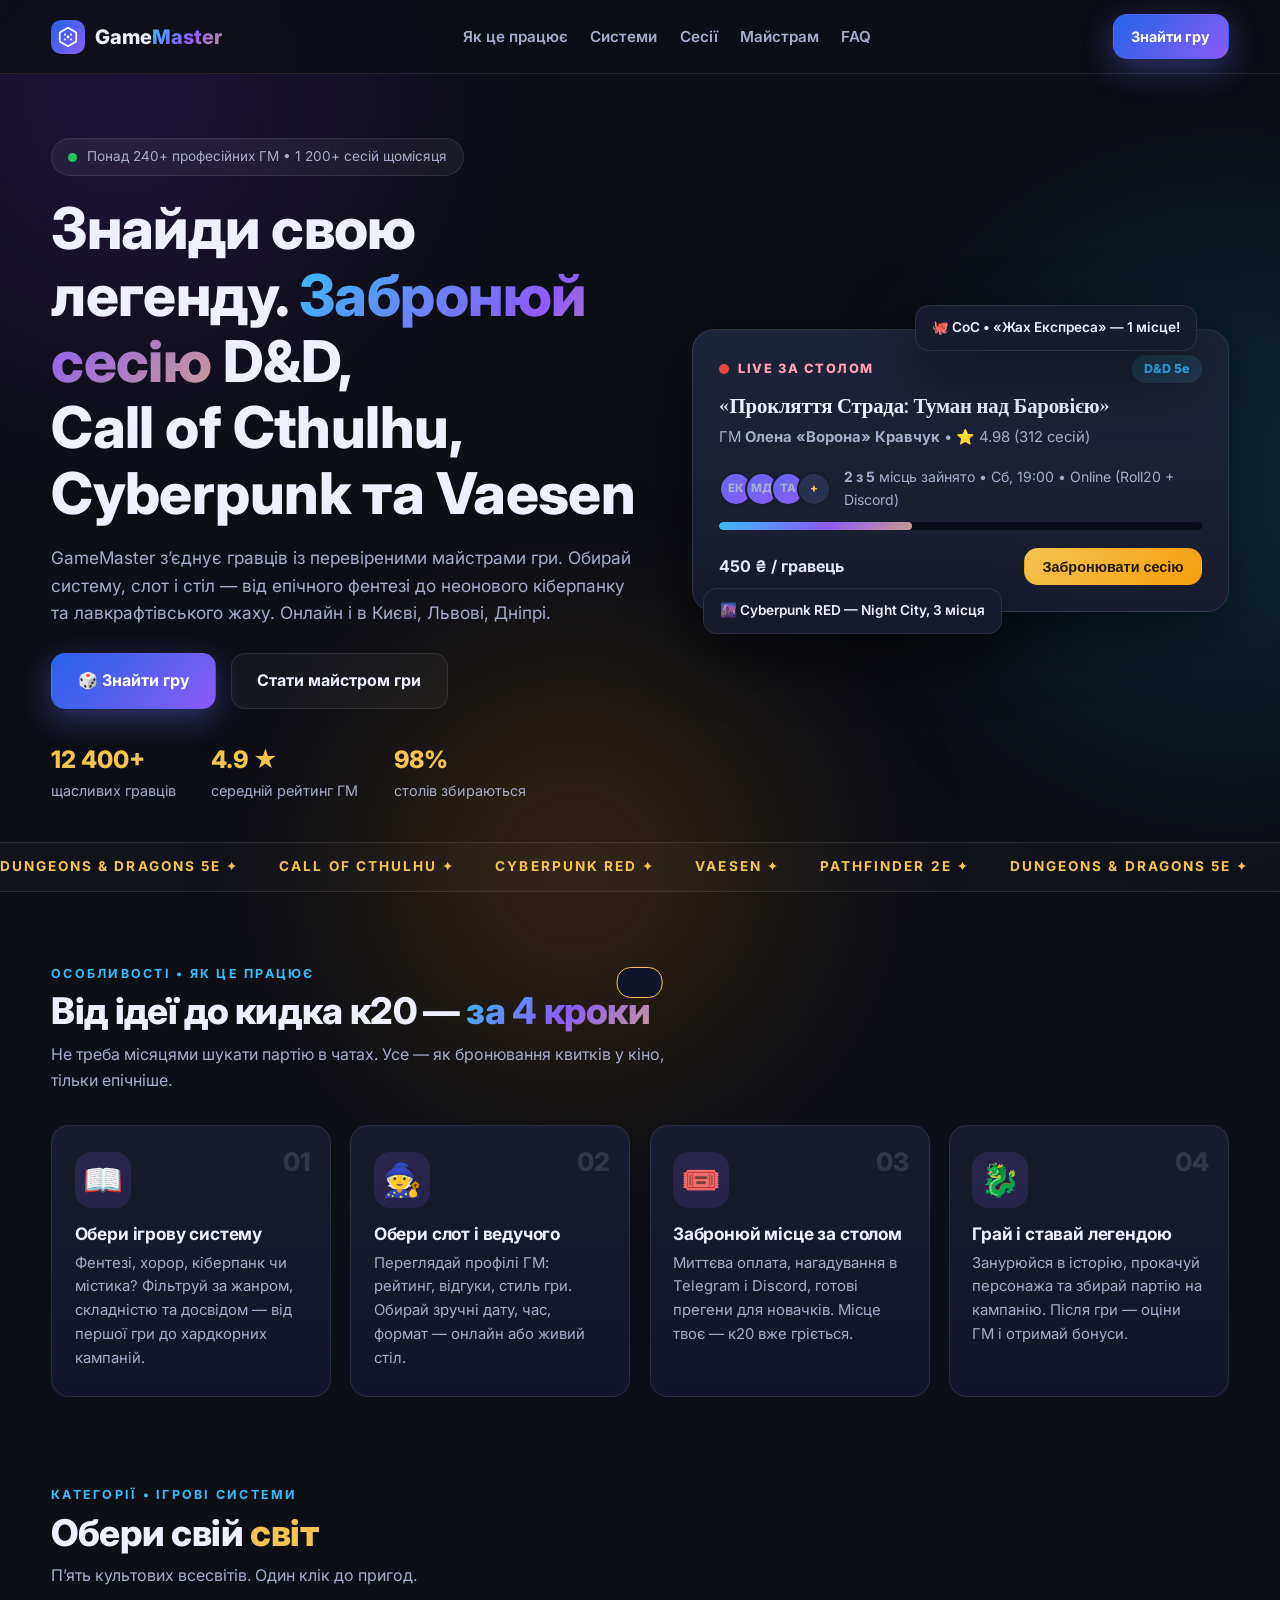
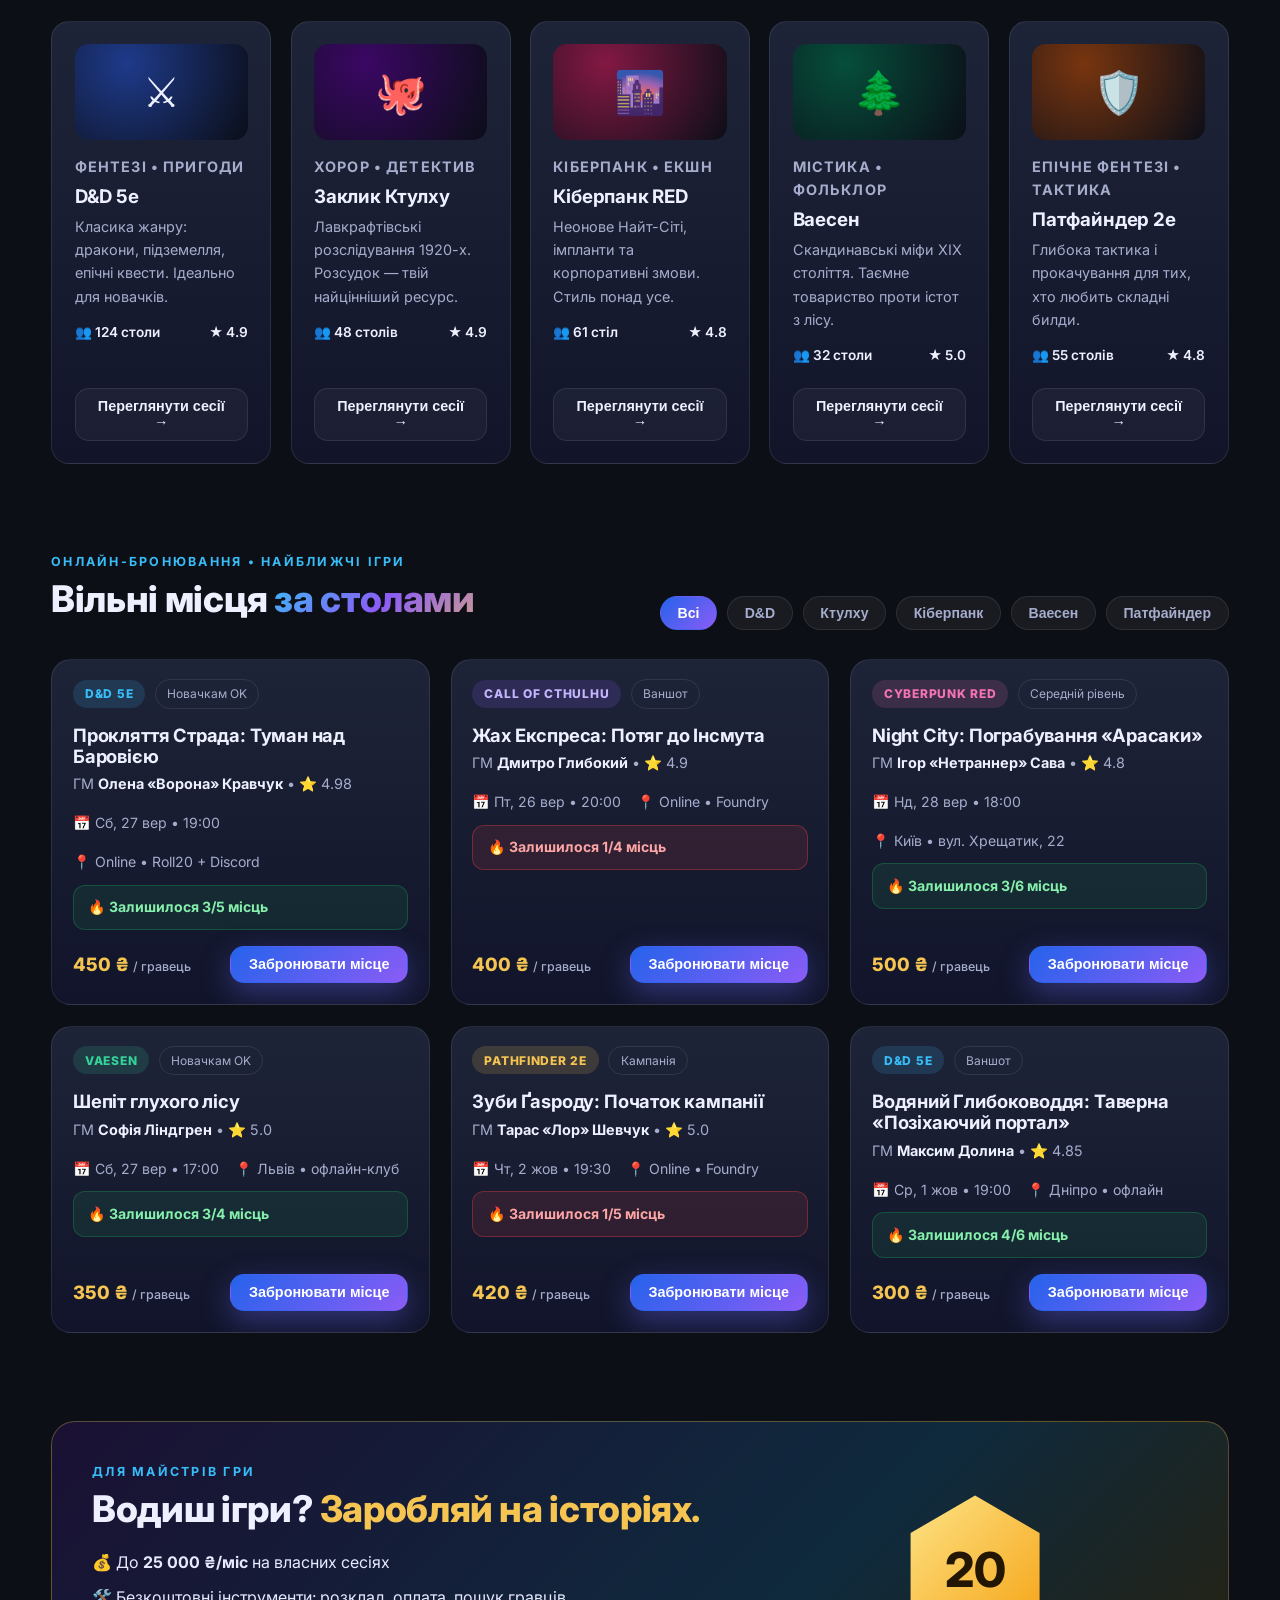
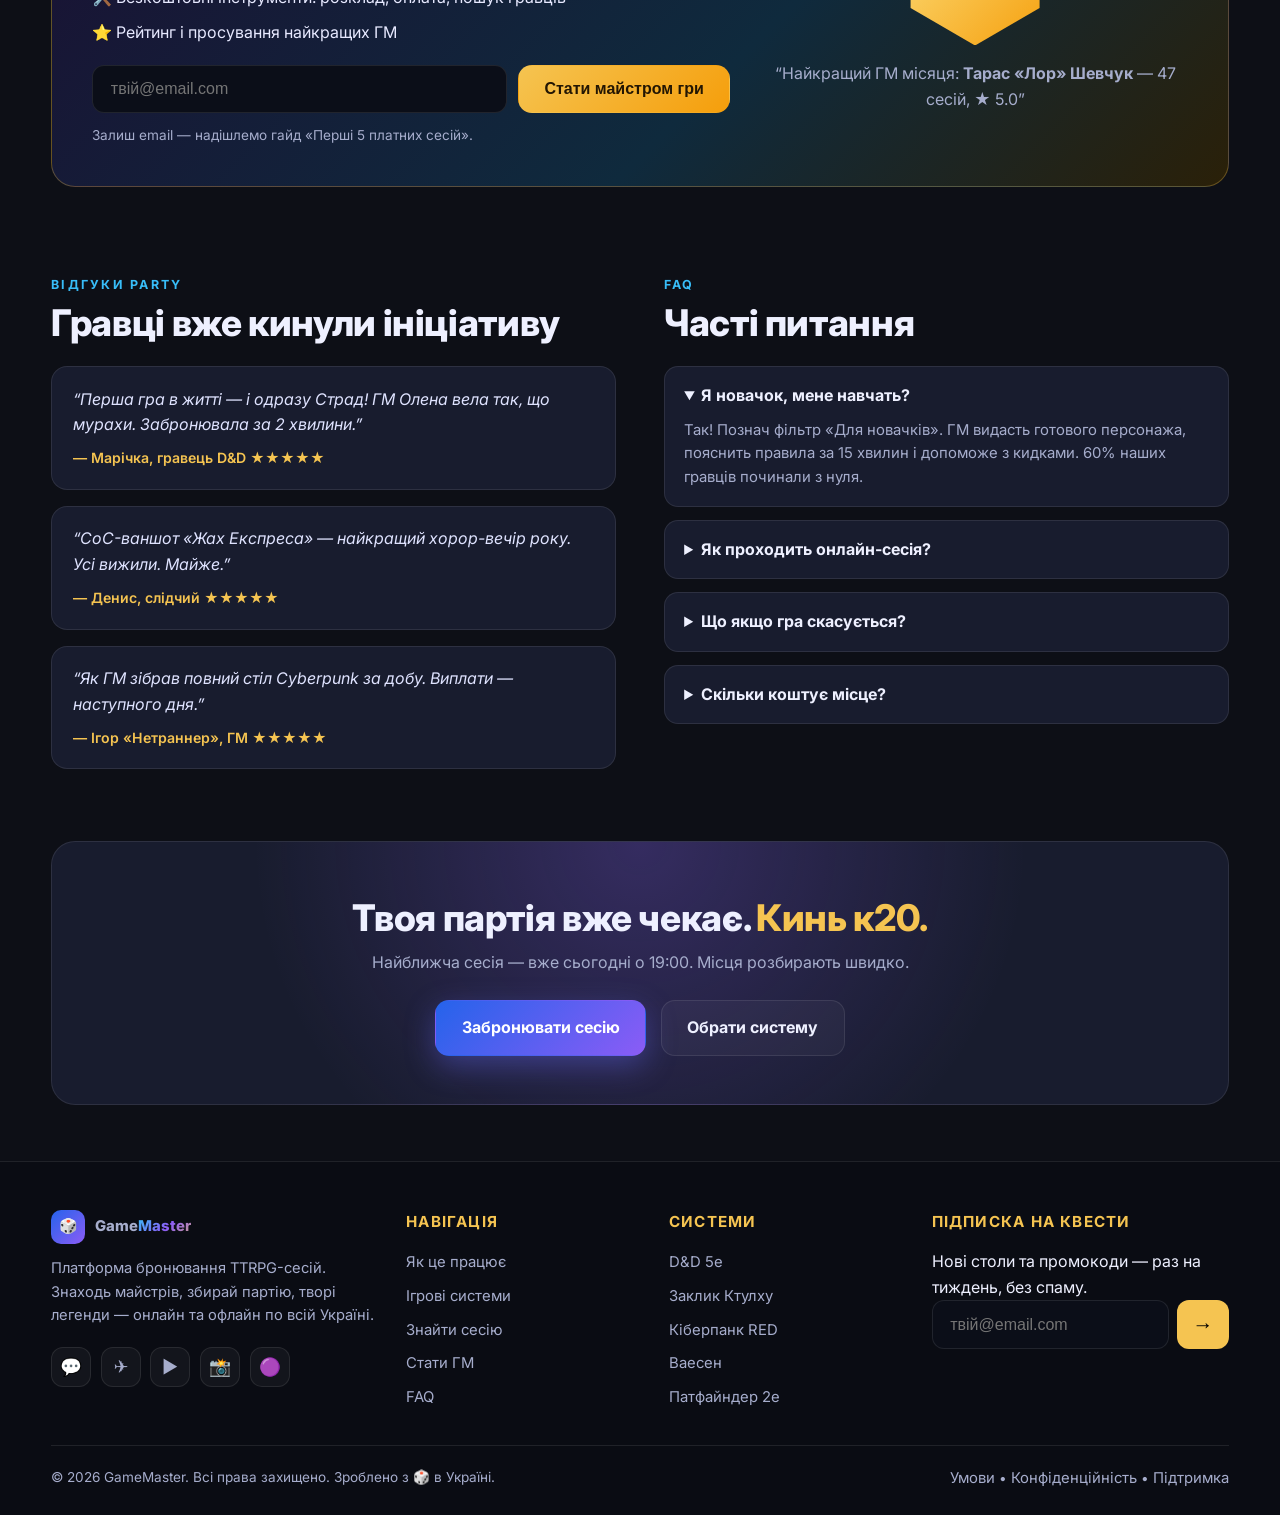
==== index.html @ e51ac8bb "Початок проєкту Створи сучасний, адаптивний односторінковий лендінг для платформи бронювання сесій н" ====
<!DOCTYPE html>
<html lang="uk">
<head>
  <meta charset="UTF-8" />
  <meta name="viewport" content="width=device-width, initial-scale=1.0" />
  <meta name="description" content="GameMaster — платформа бронювання сесій настільних рольових ігор. D&D, Call of Cthulhu, Cyberpunk RED, Vaesen та Pathfinder з професійними майстрами гри." />
  <title>GameMaster — Знайди свою легенду | Бронювання TTRPG сесій</title>
  <link rel="preconnect" href="https://fonts.googleapis.com" />
  <link rel="preconnect" href="https://fonts.gstatic.com" crossorigin />
  <link href="https://fonts.googleapis.com/css2?family=Cinzel:wght@500;600;700&family=Inter:wght@400;500;600;700;800&display=swap" rel="stylesheet" />
  <link rel="stylesheet" href="style.css" />
  <link rel="icon" href="data:image/svg+xml,<svg xmlns='http://www.w3.org/2000/svg' viewBox='0 0 100 100'><text y='.9em' font-size='90'>🎲</text></svg>" />
</head>
<body>
  <div class="bg-orbs" aria-hidden="true"><span></span><span></span><span></span></div>

  <!-- ===== HEADER ===== -->
  <header class="header" id="top">
    <nav class="nav container" aria-label="Головна навігація">
      <a href="#top" class="logo">
        <span class="logo-dice" aria-hidden="true">
          <svg viewBox="0 0 24 24" fill="none"><path d="M12 2 21 7v10l-9 5-9-5V7l9-5Z" stroke="currentColor" stroke-width="1.8" stroke-linejoin="round"/><circle cx="12" cy="12" r="1.6" fill="currentColor"/><circle cx="8.6" cy="9.4" r="1.1" fill="currentColor"/><circle cx="15.4" cy="9.4" r="1.1" fill="currentColor"/><circle cx="8.6" cy="14.6" r="1.1" fill="currentColor"/><circle cx="15.4" cy="14.6" r="1.1" fill="currentColor"/></svg>
        </span>
        <span class="logo-text">Game<em>Master</em></span>
      </a>
      <ul class="nav-links" id="navLinks">
        <li><a href="#how">Як це працює</a></li>
        <li><a href="#systems">Системи</a></li>
        <li><a href="#sessions">Сесії</a></li>
        <li><a href="#gm">Майстрам</a></li>
        <li><a href="#faq">FAQ</a></li>
      </ul>
      <div class="nav-actions">
        <a href="#sessions" class="btn btn-primary btn-sm">Знайти гру</a>
        <button class="burger" id="burger" aria-label="Відкрити меню" aria-expanded="false">
          <span></span><span></span><span></span>
        </button>
      </div>
    </nav>
  </header>

  <main>
    <!-- ===== 1. HERO ===== -->
    <section class="hero container">
      <div class="hero-content">
        <p class="badge"><span class="pulse"></span> Понад 240+ професійних ГМ • 1 200+ сесій щомісяця</p>
        <h1>Знайди свою легенду. <span class="grad">Забронюй сесію</span> D&amp;D, Call&nbsp;of&nbsp;Cthulhu, Cyberpunk та Vaesen</h1>
        <p class="hero-sub">GameMaster з’єднує гравців із перевіреними майстрами гри. Обирай систему, слот і стіл — від епічного фентезі до неонового кіберпанку та лавкрафтівського жаху. Онлайн і в Києві, Львові, Дніпрі.</p>
        <div class="hero-cta">
          <a href="#sessions" class="btn btn-primary">🎲 Знайти гру</a>
          <a href="#gm" class="btn btn-ghost">Стати майстром гри</a>
        </div>
        <dl class="hero-stats">
          <div><dt>12 400+</dt><dd>щасливих гравців</dd></div>
          <div><dt>4.9 ★</dt><dd>середній рейтинг ГМ</dd></div>
          <div><dt>98%</dt><dd>столів збираються</dd></div>
        </dl>
      </div>

      <div class="hero-visual" aria-hidden="false">
        <article class="live-card">
          <div class="live-head">
            <span class="live-dot"></span> LIVE ЗА СТОЛОМ
            <span class="live-tag">D&amp;D 5e</span>
          </div>
          <h3>«Прокляття Страда: Туман над Баровією»</h3>
          <p class="live-gm">ГМ <strong>Олена «Ворона» Кравчук</strong> • ⭐ 4.98 (312 сесій)</p>
          <div class="party">
            <div class="avatars"><span>ЕК</span><span>МД</span><span>ТА</span><span class="empty">+</span></div>
            <p><strong id="heroSeats">2 з 5</strong> місць зайнято • Сб, 19:00 • Online (Roll20 + Discord)</p>
          </div>
          <div class="progress"><span style="width:40%"></span></div>
          <div class="live-foot">
            <strong>450 ₴ / гравець</strong>
            <button class="btn btn-gold btn-sm" data-book="Прокляття Страда: Туман над Баровією">Забронювати сесію</button>
          </div>
        </article>
        <div class="float-card fc1">🐙 CoC • «Жах Експреса» — 1 місце!</div>
        <div class="float-card fc2">🌆 Cyberpunk RED — Night City, 3 місця</div>
      </div>
    </section>

    <!-- marquee -->
    <div class="marquee" aria-hidden="true">
      <div class="marquee-track">
        <span>DUNGEONS &amp; DRAGONS 5E ✦</span><span>CALL OF CTHULHU ✦</span><span>CYBERPUNK RED ✦</span><span>VAESEN ✦</span><span>PATHFINDER 2E ✦</span>
        <span>DUNGEONS &amp; DRAGONS 5E ✦</span><span>CALL OF CTHULHU ✦</span><span>CYBERPUNK RED ✦</span><span>VAESEN ✦</span><span>PATHFINDER 2E ✦</span>
      </div>
    </div>

    <!-- ===== 2. HOW IT WORKS ===== -->
    <section class="section container" id="how">
      <p class="eyebrow">Особливості • Як це працює</p>
      <h2>Від ідеї до кидка к20 — <span class="grad">за 4 кроки</span></h2>
      <p class="section-sub">Не треба місяцями шукати партію в чатах. Усе — як бронювання квитків у кіно, тільки епічніше.</p>
      <ol class="steps">
        <li class="step reveal">
          <span class="step-num">01</span>
          <span class="step-icon">📖</span>
          <h3>Обери ігрову систему</h3>
          <p>Фентезі, хорор, кіберпанк чи містика? Фільтруй за жанром, складністю та досвідом — від першої гри до хардкорних кампаній.</p>
        </li>
        <li class="step reveal">
          <span class="step-num">02</span>
          <span class="step-icon">🧙</span>
          <h3>Обери слот і ведучого</h3>
          <p>Переглядай профілі ГМ: рейтинг, відгуки, стиль гри. Обирай зручні дату, час, формат — онлайн або живий стіл.</p>
        </li>
        <li class="step reveal">
          <span class="step-icon">🎟️</span>
          <span class="step-num">03</span>
          <h3>Забронюй місце за столом</h3>
          <p>Миттєва оплата, нагадування в Telegram і Discord, готові прегени для новачків. Місце твоє — к20 вже гріється.</p>
        </li>
        <li class="step reveal">
          <span class="step-num">04</span>
          <span class="step-icon">🐉</span>
          <h3>Грай і ставай легендою</h3>
          <p>Занурюйся в історію, прокачуй персонажа та збирай партію на кампанію. Після гри — оціни ГМ і отримай бонуси.</p>
        </li>
      </ol>
    </section>

    <!-- ===== 3. GAME SYSTEMS ===== -->
    <section class="section container" id="systems">
      <p class="eyebrow">Категорії • Ігрові системи</p>
      <h2>Обери свій <span class="gold">світ</span></h2>
      <p class="section-sub">П’ять культових всесвітів. Один клік до пригод.</p>
      <div class="systems-grid">
        <article class="sys-card reveal" data-system="dnd">
          <div class="sys-art dnd" aria-hidden="true">⚔️</div>
          <p class="tag">Фентезі • Пригоди</p>
          <h3>D&amp;D 5e</h3>
          <p>Класика жанру: дракони, підземелля, епічні квести. Ідеально для новачків.</p>
          <div class="sys-meta"><span>👥 124 столи</span><span>★ 4.9</span></div>
          <button class="btn btn-ghost btn-sm sys-btn" data-filter="dnd">Переглянути сесії →</button>
        </article>
        <article class="sys-card reveal" data-system="coc">
          <div class="sys-art coc" aria-hidden="true">🐙</div>
          <p class="tag tag-purple">Хорор • Детектив</p>
          <h3>Заклик Ктулху</h3>
          <p>Лавкрафтівські розслідування 1920-х. Розсудок — твій найцінніший ресурс.</p>
          <div class="sys-meta"><span>👥 48 столів</span><span>★ 4.9</span></div>
          <button class="btn btn-ghost btn-sm sys-btn" data-filter="coc">Переглянути сесії →</button>
        </article>
        <article class="sys-card reveal" data-system="cyber">
          <div class="sys-art cyber" aria-hidden="true">🌆</div>
          <p class="tag tag-neon">Кіберпанк • Екшн</p>
          <h3>Кіберпанк RED</h3>
          <p>Неонове Найт-Сіті, імпланти та корпоративні змови. Стиль понад усе.</p>
          <div class="sys-meta"><span>👥 61 стіл</span><span>★ 4.8</span></div>
          <button class="btn btn-ghost btn-sm sys-btn" data-filter="cyber">Переглянути сесії →</button>
        </article>
        <article class="sys-card reveal" data-system="vaesen">
          <div class="sys-art vaesen" aria-hidden="true">🌲</div>
          <p class="tag tag-green">Містика • Фольклор</p>
          <h3>Ваесен</h3>
          <p>Скандинавські міфи XIX століття. Таємне товариство проти істот з лісу.</p>
          <div class="sys-meta"><span>👥 32 столи</span><span>★ 5.0</span></div>
          <button class="btn btn-ghost btn-sm sys-btn" data-filter="vaesen">Переглянути сесії →</button>
        </article>
        <article class="sys-card reveal" data-system="pf">
          <div class="sys-art pf" aria-hidden="true">🛡️</div>
          <p class="tag tag-gold">Епічне фентезі • Тактика</p>
          <h3>Патфайндер 2e</h3>
          <p>Глибока тактика і прокачування для тих, хто любить складні билди.</p>
          <div class="sys-meta"><span>👥 55 столів</span><span>★ 4.8</span></div>
          <button class="btn btn-ghost btn-sm sys-btn" data-filter="pf">Переглянути сесії →</button>
        </article>
      </div>
    </section>

    <!-- ===== 4. SESSIONS ===== -->
    <section class="section container" id="sessions">
      <div class="sessions-head">
        <div>
          <p class="eyebrow">Онлайн-бронювання • Найближчі ігри</p>
          <h2>Вільні місця <span class="grad">за столами</span></h2>
        </div>
        <div class="filters" role="group" aria-label="Фільтр сесій за системою">
          <button class="chip active" data-filter="all">Всі</button>
          <button class="chip" data-filter="dnd">D&amp;D</button>
          <button class="chip" data-filter="coc">Ктулху</button>
          <button class="chip" data-filter="cyber">Кіберпанк</button>
          <button class="chip" data-filter="vaesen">Ваесен</button>
          <button class="chip" data-filter="pf">Патфайндер</button>
        </div>
      </div>
      <div class="sessions-grid" id="sessionsGrid"><!-- картки рендерить JS --></div>
    </section>

    <!-- ===== GM CTA ===== -->
    <section class="section container" id="gm">
      <div class="gm-banner reveal">
        <div class="gm-text">
          <p class="eyebrow">Для майстрів гри</p>
          <h2>Водиш ігри? <span class="gold">Заробляй на історіях.</span></h2>
          <ul class="gm-perks">
            <li>💰 До <strong>25 000 ₴/міс</strong> на власних сесіях</li>
            <li>🛠️ Безкоштовні інструменти: розклад, оплата, пошук гравців</li>
            <li>⭐ Рейтинг і просування найкращих ГМ</li>
          </ul>
          <form class="gm-form" id="gmForm" novalidate>
            <label class="visually-hidden" for="gmEmail">Email</label>
            <input type="email" id="gmEmail" placeholder="твій@email.com" required />
            <button type="submit" class="btn btn-gold">Стати майстром гри</button>
          </form>
          <p class="form-note" id="gmNote">Залиш email — надішлемо гайд «Перші 5 платних сесій».</p>
        </div>
        <div class="gm-art" aria-hidden="true">
          <div class="d20">20</div>
          <p>“Найкращий ГМ місяця: <strong>Тарас «Лор» Шевчук</strong> — 47 сесій, ★ 5.0”</p>
        </div>
      </div>
    </section>

    <!-- ===== REVIEWS + FAQ ===== -->
    <section class="section container duo">
      <div>
        <p class="eyebrow">Відгуки party</p>
        <h2>Гравці вже кинули ініціативу</h2>
        <div class="reviews">
          <blockquote class="review reveal">“Перша гра в житті — і одразу Страд! ГМ Олена вела так, що мурахи. Забронювала за 2 хвилини.”<footer>— Марічка, гравець D&amp;D ★★★★★</footer></blockquote>
          <blockquote class="review reveal">“CoC-ваншот «Жах Експреса» — найкращий хорор-вечір року. Усі вижили. Майже.”<footer>— Денис, слідчий ★★★★★</footer></blockquote>
          <blockquote class="review reveal">“Як ГМ зібрав повний стіл Cyberpunk за добу. Виплати — наступного дня.”<footer>— Ігор «Нетраннер», ГМ ★★★★★</footer></blockquote>
        </div>
      </div>
      <div id="faq">
        <p class="eyebrow">FAQ</p>
        <h2>Часті питання</h2>
        <div class="accordion">
          <details open><summary>Я новачок, мене навчать?</summary><p>Так! Познач фільтр «Для новачків». ГМ видасть готового персонажа, пояснить правила за 15 хвилин і допоможе з кидками. 60% наших гравців починали з нуля.</p></details>
          <details><summary>Як проходить онлайн-сесія?</summary><p>Через Roll20 / Foundry + голосовий Discord/Zoom. Після бронювання отримаєш посилання, преген і чек-лист підготовки.</p></details>
          <details><summary>Що якщо гра скасується?</summary><p>Повернемо 100% коштів або пересадимо за інший стіл без доплат. Рейтинг ГМ за скасування знижується — тому таке рідкість.</p></details>
          <details><summary>Скільки коштує місце?</summary><p>Ваншоти — від 300 ₴, кампанії — від 400 ₴/сесія. Перша гра для новачків — зі знижкою 20% за промокодом LEGEND20.</p></details>
        </div>
      </div>
    </section>

    <!-- final CTA -->
    <section class="container">
      <div class="final-cta reveal">
        <h2>Твоя партія вже чекає. <span class="gold">Кинь к20.</span></h2>
        <p>Найближча сесія — вже сьогодні о 19:00. Місця розбирають швидко.</p>
        <div class="hero-cta center">
          <a href="#sessions" class="btn btn-primary">Забронювати сесію</a>
          <a href="#systems" class="btn btn-ghost">Обрати систему</a>
        </div>
      </div>
    </section>
  </main>

  <!-- ===== 5. FOOTER ===== -->
  <footer class="footer">
    <div class="container footer-grid">
      <div class="f-brand">
        <a href="#top" class="logo"><span class="logo-dice" aria-hidden="true">🎲</span><span class="logo-text">Game<em>Master</em></span></a>
        <p>Платформа бронювання TTRPG-сесій. Знаходь майстрів, збирай партію, творі легенди — онлайн та офлайн по всій Україні.</p>
        <div class="socials">
          <a href="#" aria-label="Discord">💬</a>
          <a href="#" aria-label="Telegram">✈️</a>
          <a href="#" aria-label="YouTube">▶️</a>
          <a href="#" aria-label="Instagram">📸</a>
          <a href="#" aria-label="Twitch">🟣</a>
        </div>
      </div>
      <nav aria-label="Швидкі посилання">
        <h4>Навігація</h4>
        <ul><li><a href="#how">Як це працює</a></li><li><a href="#systems">Ігрові системи</a></li><li><a href="#sessions">Знайти сесію</a></li><li><a href="#gm">Стати ГМ</a></li><li><a href="#faq">FAQ</a></li></ul>
      </nav>
      <nav aria-label="Ігрові системи">
        <h4>Системи</h4>
        <ul><li><a href="#systems">D&amp;D 5e</a></li><li><a href="#systems">Заклик Ктулху</a></li><li><a href="#systems">Кіберпанк RED</a></li><li><a href="#systems">Ваесен</a></li><li><a href="#systems">Патфайндер 2e</a></li></ul>
      </nav>
      <div>
        <h4>Підписка на квести</h4>
        <p>Нові столи та промокоди — раз на тиждень, без спаму.</p>
        <form class="news-form" id="newsForm" novalidate>
          <label class="visually-hidden" for="newsEmail">Email для підписки</label>
          <input type="email" id="newsEmail" placeholder="твій@email.com" required />
          <button type="submit" aria-label="Підписатися">→</button>
        </form>
        <p class="form-note" id="newsNote"></p>
      </div>
    </div>
    <div class="container footer-bottom">
      <p>© <span id="year">2026</span> GameMaster. Всі права захищено. Зроблено з 🎲 в Україні.</p>
      <p><a href="#">Умови</a> • <a href="#">Конфіденційність</a> • <a href="#">Підтримка</a></p>
    </div>
  </footer>

  <!-- Booking modal -->
  <div class="modal-backdrop" id="modalBackdrop" hidden>
    <div class="modal" role="dialog" aria-modal="true" aria-labelledby="modalTitle">
      <button class="modal-close" id="modalClose" aria-label="Закрити">✕</button>
      <p class="eyebrow">Бронювання місця</p>
      <h3 id="modalTitle">Назва сесії</h3>
      <p class="modal-meta" id="modalMeta"></p>
      <label for="seatCount">Кількість місць:</label>
      <div class="seat-picker">
        <button id="minusBtn" aria-label="Менше">−</button>
        <strong id="seatCount">1</strong>
        <button id="plusBtn" aria-label="Більше">+</button>
      </div>
      <p class="modal-total">Разом: <strong id="modalTotal">0 ₴</strong></p>
      <button class="btn btn-primary full" id="confirmBtn">Підтвердити бронювання</button>
      <p class="form-note">Безкоштовне скасування за 48 годин • Миттєве підтвердження</p>
    </div>
  </div>
  <div class="toast" id="toast" role="status" aria-live="polite"></div>

  <script src="script.js"></script>
</body>
</html>
---- style.css ----
/* ============ GameMaster — dark fantasy TTRPG theme ============ */
:root{
  --bg:#0d0f16; --bg2:#131624; --card:#181c2e; --card2:#1e2438;
  --line:rgba(255,255,255,.09);
  --text:#eef0ff; --muted:#a6adcc;
  --blue:#38bdf8; --violet:#8b5cf6; --gold:#f5c451; --green:#34d399; --pink:#f472b6;
  --grad:linear-gradient(135deg,#38bdf8,#8b5cf6 55%,#f5c451 130%);
  --radius:18px;
  --shadow:0 20px 60px rgba(0,0,0,.5);
  --font:'Inter',system-ui,sans-serif; --display:'Cinzel',serif;
}
*{box-sizing:border-box;margin:0;padding:0}
html{scroll-behavior:smooth}
body{background:var(--bg);color:var(--text);font-family:var(--font);line-height:1.6;overflow-x:hidden}
.container{width:min(1200px,92%);margin:0 auto}
h1,h2,h3{line-height:1.15;letter-spacing:-.01em}
h1{font-size:clamp(2rem,4.6vw,3.6rem);font-weight:800}
h2{font-size:clamp(1.5rem,3vw,2.3rem);font-weight:800;margin:.4rem 0 .6rem}
.section{padding:4.5rem 0 1rem}
.section-sub{color:var(--muted);max-width:640px;margin-bottom:2rem}
.grad{background:var(--grad);-webkit-background-clip:text;background-clip:text;color:transparent}
.gold{color:var(--gold)}
.eyebrow{color:var(--blue);text-transform:uppercase;font-size:.78rem;font-weight:700;letter-spacing:.18em}
.visually-hidden{position:absolute;width:1px;height:1px;overflow:hidden;clip:rect(0 0 0 0)}

/* bg orbs */
.bg-orbs span{position:fixed;border-radius:50%;filter:blur(110px);opacity:.28;z-index:-1;pointer-events:none}
.bg-orbs span:nth-child(1){width:480px;height:480px;background:#4c1d95;top:-140px;left:-120px}
.bg-orbs span:nth-child(2){width:420px;height:420px;background:#0e7490;top:30%;right:-160px}
.bg-orbs span:nth-child(3){width:380px;height:380px;background:#a16207;bottom:-160px;left:30%}

/* buttons */
.btn{display:inline-flex;align-items:center;justify-content:center;gap:.5rem;padding:.9rem 1.6rem;border-radius:14px;font-weight:700;text-decoration:none;border:1px solid transparent;cursor:pointer;transition:.25s;font-size:1rem}
.btn-primary{background:linear-gradient(135deg,#2563eb,#8b5cf6);color:#fff;box-shadow:0 10px 30px rgba(99,102,241,.4)}
.btn-primary:hover{transform:translateY(-2px);box-shadow:0 16px 40px rgba(139,92,246,.5)}
.btn-ghost{border-color:var(--line);color:var(--text);background:rgba(255,255,255,.04)}
.btn-ghost:hover{border-color:var(--violet);background:rgba(139,92,246,.12)}
.btn-gold{background:linear-gradient(135deg,#f5c451,#f59e0b);color:#231603}
.btn-gold:hover{transform:translateY(-2px)}
.btn-sm{padding:.6rem 1.1rem;font-size:.9rem}
.full{width:100%}

/* header */
.header{position:sticky;top:0;z-index:50;backdrop-filter:blur(14px);background:rgba(13,15,22,.82);border-bottom:1px solid var(--line)}
.nav{display:flex;align-items:center;justify-content:space-between;padding:.9rem 0;gap:1rem}
.logo{display:flex;align-items:center;gap:.6rem;text-decoration:none;color:var(--text);font-weight:800;font-size:1.25rem}
.logo em{font-style:normal;background:var(--grad);-webkit-background-clip:text;background-clip:text;color:transparent}
.logo-dice{width:34px;height:34px;display:grid;place-items:center;border-radius:10px;background:linear-gradient(135deg,#2563eb,#8b5cf6);color:#fff}
.logo-dice svg{width:22px;height:22px}
.nav-links{display:flex;gap:1.4rem;list-style:none}
.nav-links a{color:var(--muted);text-decoration:none;font-weight:600;font-size:.95rem}
.nav-links a:hover{color:var(--text)}
.nav-actions{display:flex;align-items:center;gap:.8rem}
.burger{display:none;flex-direction:column;gap:5px;background:none;border:0;cursor:pointer;padding:.4rem}
.burger span{width:24px;height:2px;background:#fff;border-radius:2px;display:block}

/* hero */
.hero{display:grid;grid-template-columns:1.05fr .95fr;gap:3rem;align-items:center;padding:4rem 0 2.5rem}
.badge{display:inline-flex;align-items:center;gap:.6rem;border:1px solid var(--line);background:rgba(255,255,255,.05);padding:.45rem 1rem;border-radius:100px;font-size:.85rem;color:var(--muted);margin-bottom:1.2rem}
.pulse{width:9px;height:9px;border-radius:50%;background:#22c55e;box-shadow:0 0 0 0 rgba(34,197,94,.7);animation:pulse 1.8s infinite}
@keyframes pulse{70%{box-shadow:0 0 0 10px rgba(34,197,94,0)}100%{box-shadow:0 0 0 0 rgba(34,197,94,0)}}
.hero-sub{color:var(--muted);margin:1.1rem 0 1.6rem;font-size:1.08rem}
.hero-cta{display:flex;gap:.9rem;flex-wrap:wrap}
.hero-cta.center{justify-content:center}
.hero-stats{display:flex;gap:2.2rem;margin-top:2rem}
.hero-stats dt{font-size:1.5rem;font-weight:800;color:var(--gold)}
.hero-stats dd{color:var(--muted);font-size:.9rem}

.live-card{background:linear-gradient(180deg,var(--card2),var(--card));border:1px solid var(--line);border-radius:22px;padding:1.6rem;box-shadow:var(--shadow);position:relative}
.live-head{display:flex;align-items:center;gap:.6rem;font-size:.8rem;font-weight:800;letter-spacing:.12em;color:#fda4af}
.live-dot{width:10px;height:10px;border-radius:50%;background:#ef4444;animation:pulse 1.5s infinite}
.live-tag{margin-left:auto;background:rgba(56,189,248,.15);color:var(--blue);padding:.25rem .8rem;border-radius:100px;font-size:.78rem;letter-spacing:0}
.live-card h3{font-family:var(--display);margin:.8rem 0 .4rem;font-size:1.3rem}
.live-gm{color:var(--muted);font-size:.93rem}
.party{display:flex;gap:.8rem;align-items:center;margin:1rem 0 .7rem;font-size:.88rem;color:var(--muted)}
.avatars{display:flex}
.avatars span{width:34px;height:34px;border-radius:50%;display:grid;place-items:center;font-size:.72rem;font-weight:800;background:linear-gradient(135deg,#6366f1,#8b5cf6);border:2px solid var(--card);margin-left:-8px}
.avatars span:first-child{margin-left:0}
.avatars .empty{background:#2a3050;color:var(--gold)}
.progress{height:8px;background:#0b0e18;border-radius:100px;overflow:hidden}
.progress span{display:block;height:100%;background:var(--grad);border-radius:100px}
.live-foot{display:flex;align-items:center;justify-content:space-between;gap:1rem;margin-top:1.1rem;flex-wrap:wrap}
.hero-visual{position:relative}
.float-card{position:absolute;background:rgba(24,28,46,.95);border:1px solid var(--line);border-radius:14px;padding:.7rem 1rem;font-size:.85rem;font-weight:600;box-shadow:var(--shadow);animation:float 5s ease-in-out infinite}
.fc1{top:-24px;right:6%}
.fc2{bottom:-22px;left:2%;animation-delay:2.5s}
@keyframes float{50%{transform:translateY(-10px)}}

/* marquee */
.marquee{border-block:1px solid var(--line);background:rgba(255,255,255,.02);overflow:hidden;padding:.8rem 0;color:var(--gold);font-weight:700;letter-spacing:.15em;font-size:.85rem}
.marquee-track{display:flex;gap:2.5rem;white-space:nowrap;width:max-content;animation:scroll 26s linear infinite}
@keyframes scroll{to{transform:translateX(-50%)}}

/* steps */
.steps{display:grid;grid-template-columns:repeat(4,1fr);gap:1.2rem;list-style:none;counter-reset:step}
.step{background:linear-gradient(180deg,var(--card),#12152a);border:1px solid var(--line);border-radius:var(--radius);padding:1.6rem 1.4rem;position:relative;transition:.3s}
.step:hover{transform:translateY(-6px);border-color:rgba(139,92,246,.5)}
.step-num{position:absolute;top:1rem;right:1.2rem;font-weight:800;color:rgba(255,255,255,.12);font-size:1.6rem}
.step-icon{font-size:2rem;display:inline-grid;place-items:center;width:56px;height:56px;border-radius:16px;background:rgba(139,92,246,.14);margin-bottom:1rem}
.step h3{margin-bottom:.5rem;font-size:1.08rem}
.step p{color:var(--muted);font-size:.93rem}

/* systems */
.systems-grid{display:grid;grid-template-columns:repeat(auto-fit,minmax(200px,1fr));gap:1.2rem}
.sys-card{background:linear-gradient(180deg,var(--card2),#12152a);border:1px solid var(--line);border-radius:var(--radius);padding:1.4rem;transition:.3s;display:flex;flex-direction:column;gap:.5rem}
.sys-card:hover{transform:translateY(-6px) scale(1.01);border-color:var(--gold)}
.sys-art{font-size:2.6rem;height:96px;display:grid;place-items:center;border-radius:14px;margin-bottom:.4rem}
.sys-art.dnd{background:radial-gradient(circle at 30% 20%,#1e3a8a,#0b0e18)}
.sys-art.coc{background:radial-gradient(circle at 30% 20%,#3b0764,#0b0e18)}
.sys-art.cyber{background:radial-gradient(circle at 30% 20%,#831843,#0b0e18)}
.sys-art.vaesen{background:radial-gradient(circle at 30% 20%,#064e3b,#0b0e18)}
.sys-art.pf{background:radial-gradient(circle at 30% 20%,#78350f,#0b0e18)}
.tag{font-size:.75rem;font-weight:700;color:var(--blue);text-transform:uppercase;letter-spacing:.08em}
.tag-purple{color:#c4b5fd}.tag-neon{color:var(--pink)}.tag-green{color:var(--green)}.tag-gold{color:var(--gold)}
.sys-card p{color:var(--muted);font-size:.9rem}
.sys-meta{display:flex;justify-content:space-between;color:var(--text);font-size:.85rem;font-weight:600;margin:.4rem 0 .8rem}
.sys-btn{margin-top:auto}

/* sessions */
.sessions-head{display:flex;justify-content:space-between;align-items:end;gap:1.5rem;flex-wrap:wrap;margin-bottom:1.8rem}
.filters{display:flex;gap:.6rem;flex-wrap:wrap}
.chip{background:rgba(255,255,255,.05);border:1px solid var(--line);color:var(--muted);padding:.5rem 1.05rem;border-radius:100px;cursor:pointer;font-weight:600;font-size:.88rem;transition:.2s}
.chip:hover{color:#fff;border-color:var(--violet)}
.chip.active{background:linear-gradient(135deg,#2563eb,#8b5cf6);color:#fff;border-color:transparent}
.sessions-grid{display:grid;grid-template-columns:repeat(auto-fill,minmax(300px,1fr));gap:1.3rem}
.session-card{background:linear-gradient(180deg,var(--card2),#11142a);border:1px solid var(--line);border-radius:20px;overflow:hidden;transition:.3s;display:flex;flex-direction:column}
.session-card:hover{transform:translateY(-6px);box-shadow:var(--shadow);border-color:rgba(56,189,248,.45)}
.session-top{padding:1.2rem 1.3rem .4rem;display:flex;gap:.6rem;align-items:center;flex-wrap:wrap}
.sys-pill{font-size:.75rem;font-weight:800;padding:.28rem .75rem;border-radius:100px;background:rgba(56,189,248,.14);color:var(--blue);text-transform:uppercase;letter-spacing:.06em}
.sys-pill.coc{background:rgba(139,92,246,.16);color:#c4b5fd}
.sys-pill.cyber{background:rgba(244,114,182,.14);color:var(--pink)}
.sys-pill.vaesen{background:rgba(52,211,153,.14);color:var(--green)}
.sys-pill.pf{background:rgba(245,196,81,.15);color:var(--gold)}
.level{font-size:.75rem;color:var(--muted);border:1px solid var(--line);padding:.25rem .7rem;border-radius:100px}
.session-card h3{padding:.6rem 1.3rem 0;font-size:1.15rem}
.gm{padding:.35rem 1.3rem;color:var(--muted);font-size:.9rem}
.gm strong{color:var(--text)}
.session-meta{display:flex;gap:1rem;padding:.7rem 1.3rem;color:var(--muted);font-size:.88rem;flex-wrap:wrap}
.seats{margin:0 1.3rem;padding:.65rem .9rem;border-radius:12px;font-weight:700;font-size:.88rem;background:rgba(34,197,94,.1);color:#86efac;border:1px solid rgba(34,197,94,.25)}
.seats.low{background:rgba(245,196,81,.1);color:var(--gold);border-color:rgba(245,196,81,.3)}
.seats.critical{background:rgba(239,68,68,.12);color:#fca5a5;border-color:rgba(239,68,68,.35);animation:pulse 2s infinite}
.session-foot{display:flex;align-items:center;justify-content:space-between;gap:.8rem;padding:1rem 1.3rem 1.3rem;margin-top:auto}
.price{font-size:1.15rem;font-weight:800;color:var(--gold)}
.price small{color:var(--muted);font-weight:500;font-size:.78rem}

/* GM banner */
.gm-banner{display:grid;grid-template-columns:1.2fr .8fr;gap:2rem;background:linear-gradient(135deg,#1a1033,#0f2a3d 60%,#2a2008);border:1px solid rgba(245,196,81,.3);border-radius:24px;padding:2.5rem;position:relative;overflow:hidden}
.gm-perks{list-style:none;margin:1.2rem 0;display:grid;gap:.6rem;color:#e7e9ff}
.gm-form{display:flex;gap:.7rem;flex-wrap:wrap}
.gm-form input,.news-form input{background:#0b0e18;border:1px solid var(--line);color:#fff;padding:.9rem 1.1rem;border-radius:12px;flex:1;min-width:220px;font-size:1rem}
.gm-form input:focus,.news-form input:focus{outline:2px solid var(--gold);border-color:var(--gold)}
.form-note{font-size:.85rem;color:var(--muted);margin-top:.7rem}
.gm-art{display:grid;place-content:center;text-align:center;gap:1rem;color:var(--muted)}
.d20{width:150px;height:150px;margin:0 auto;display:grid;place-items:center;font-size:3rem;font-weight:800;color:#231603;background:linear-gradient(135deg,#fde68a,#f59e0b);clip-path:polygon(50% 0,93% 25%,93% 75%,50% 100%,7% 75%,7% 25%);animation:float 4s ease-in-out infinite}

/* reviews + faq */
.duo{display:grid;grid-template-columns:1fr 1fr;gap:3rem}
.reviews{display:grid;gap:1rem;margin-top:1.4rem}
.review{background:var(--card);border:1px solid var(--line);border-radius:16px;padding:1.2rem 1.3rem;font-style:italic;color:#dfe3ff}
.review footer{margin-top:.6rem;font-style:normal;color:var(--gold);font-size:.88rem;font-weight:600}
.accordion{display:grid;gap:.8rem;margin-top:1.4rem}
.accordion details{background:var(--card);border:1px solid var(--line);border-radius:14px;padding:1rem 1.2rem}
.accordion summary{cursor:pointer;font-weight:700}
.accordion p{color:var(--muted);margin-top:.6rem;font-size:.93rem}

/* final cta */
.final-cta{text-align:center;background:radial-gradient(circle at 50% 0%,rgba(139,92,246,.25),transparent 60%),var(--card);border:1px solid var(--line);border-radius:24px;padding:3rem 2rem;margin:3.5rem 0}
.final-cta p{color:var(--muted);margin:.7rem 0 1.5rem}

/* footer */
.footer{border-top:1px solid var(--line);background:#0a0c13;margin-top:2rem;padding:3rem 0 1.5rem}
.footer-grid{display:grid;grid-template-columns:1.4fr 1fr 1fr 1.2fr;gap:2rem}
.footer h4{margin-bottom:.9rem;color:var(--gold);font-size:.95rem;text-transform:uppercase;letter-spacing:.08em}
.footer ul{list-style:none;display:grid;gap:.5rem}
.footer a{color:var(--muted);text-decoration:none;font-size:.93rem}
.footer a:hover{color:#fff}
.f-brand p{color:var(--muted);font-size:.92rem;margin:.8rem 0 1.2rem}
.socials{display:flex;gap:.6rem}
.socials a{width:40px;height:40px;display:grid;place-items:center;border:1px solid var(--line);border-radius:12px;background:rgba(255,255,255,.04);font-size:1.1rem;transition:.2s}
.socials a:hover{transform:translateY(-3px);border-color:var(--gold)}
.news-form{display:flex;gap:.5rem}
.news-form button{background:var(--gold);border:0;width:52px;border-radius:12px;font-size:1.3rem;cursor:pointer;font-weight:800}
.footer-bottom{display:flex;justify-content:space-between;gap:1rem;flex-wrap:wrap;margin-top:2.2rem;padding-top:1.3rem;border-top:1px solid var(--line);color:var(--muted);font-size:.85rem}

/* modal + toast */
.modal-backdrop{position:fixed;inset:0;background:rgba(5,6,12,.75);backdrop-filter:blur(6px);display:grid;place-items:center;z-index:100;padding:1rem}
.modal-backdrop[hidden]{display:none}
.modal{background:linear-gradient(180deg,#1e2438,#12152a);border:1px solid rgba(139,92,246,.4);border-radius:20px;padding:2rem;width:min(440px,100%);position:relative;box-shadow:var(--shadow)}
.modal h3{margin:.3rem 0 .4rem;font-size:1.3rem}
.modal-meta{color:var(--muted);font-size:.9rem;margin-bottom:1.2rem}
.modal-close{position:absolute;top:.9rem;right:.9rem;background:none;border:0;color:var(--muted);font-size:1.1rem;cursor:pointer}
.seat-picker{display:flex;align-items:center;gap:1.2rem;margin:.6rem 0 1rem}
.seat-picker button{width:42px;height:42px;border-radius:12px;border:1px solid var(--line);background:#0b0e18;color:#fff;font-size:1.3rem;cursor:pointer}
.seat-picker strong{font-size:1.3rem}
.modal-total{margin-bottom:1.2rem;font-size:1.05rem}
.toast{position:fixed;bottom:1.4rem;left:50%;transform:translate(-50%,120px);background:#101528;border:1px solid var(--gold);color:#fff;padding:.9rem 1.4rem;border-radius:14px;z-index:200;transition:.35s;max-width:92%;text-align:center}
.toast.show{transform:translate(-50%,0)}

/* reveal */
.reveal{opacity:0;transform:translateY(24px);transition:.7s}
.reveal.visible{opacity:1;transform:none}

/* responsive */
@media(max-width:960px){
  .hero{grid-template-columns:1fr;padding-top:2.5rem}
  .steps{grid-template-columns:1fr 1fr}
  .gm-banner,.duo{grid-template-columns:1fr}
  .footer-grid{grid-template-columns:1fr 1fr}
  .fc1{top:-16px}.fc2{bottom:-16px}
}
@media(max-width:640px){
  .nav-links{position:fixed;top:63px;left:0;right:0;background:#11142a;flex-direction:column;padding:1.2rem 5%;gap:1rem;border-bottom:1px solid var(--line);display:none}
  .nav-links.open{display:flex}
  .burger{display:flex}
  .steps{grid-template-columns:1fr}
  .hero-stats{gap:1.2rem;flex-wrap:wrap}
  .footer-grid{grid-template-columns:1fr}
  .gm-banner{padding:1.6rem}
  .live-foot{flex-direction:column;align-items:stretch}
  .float-card{display:none}
}
@media(prefers-reduced-motion:reduce){*{animation:none!important;transition:none!important}.reveal{opacity:1;transform:none}}
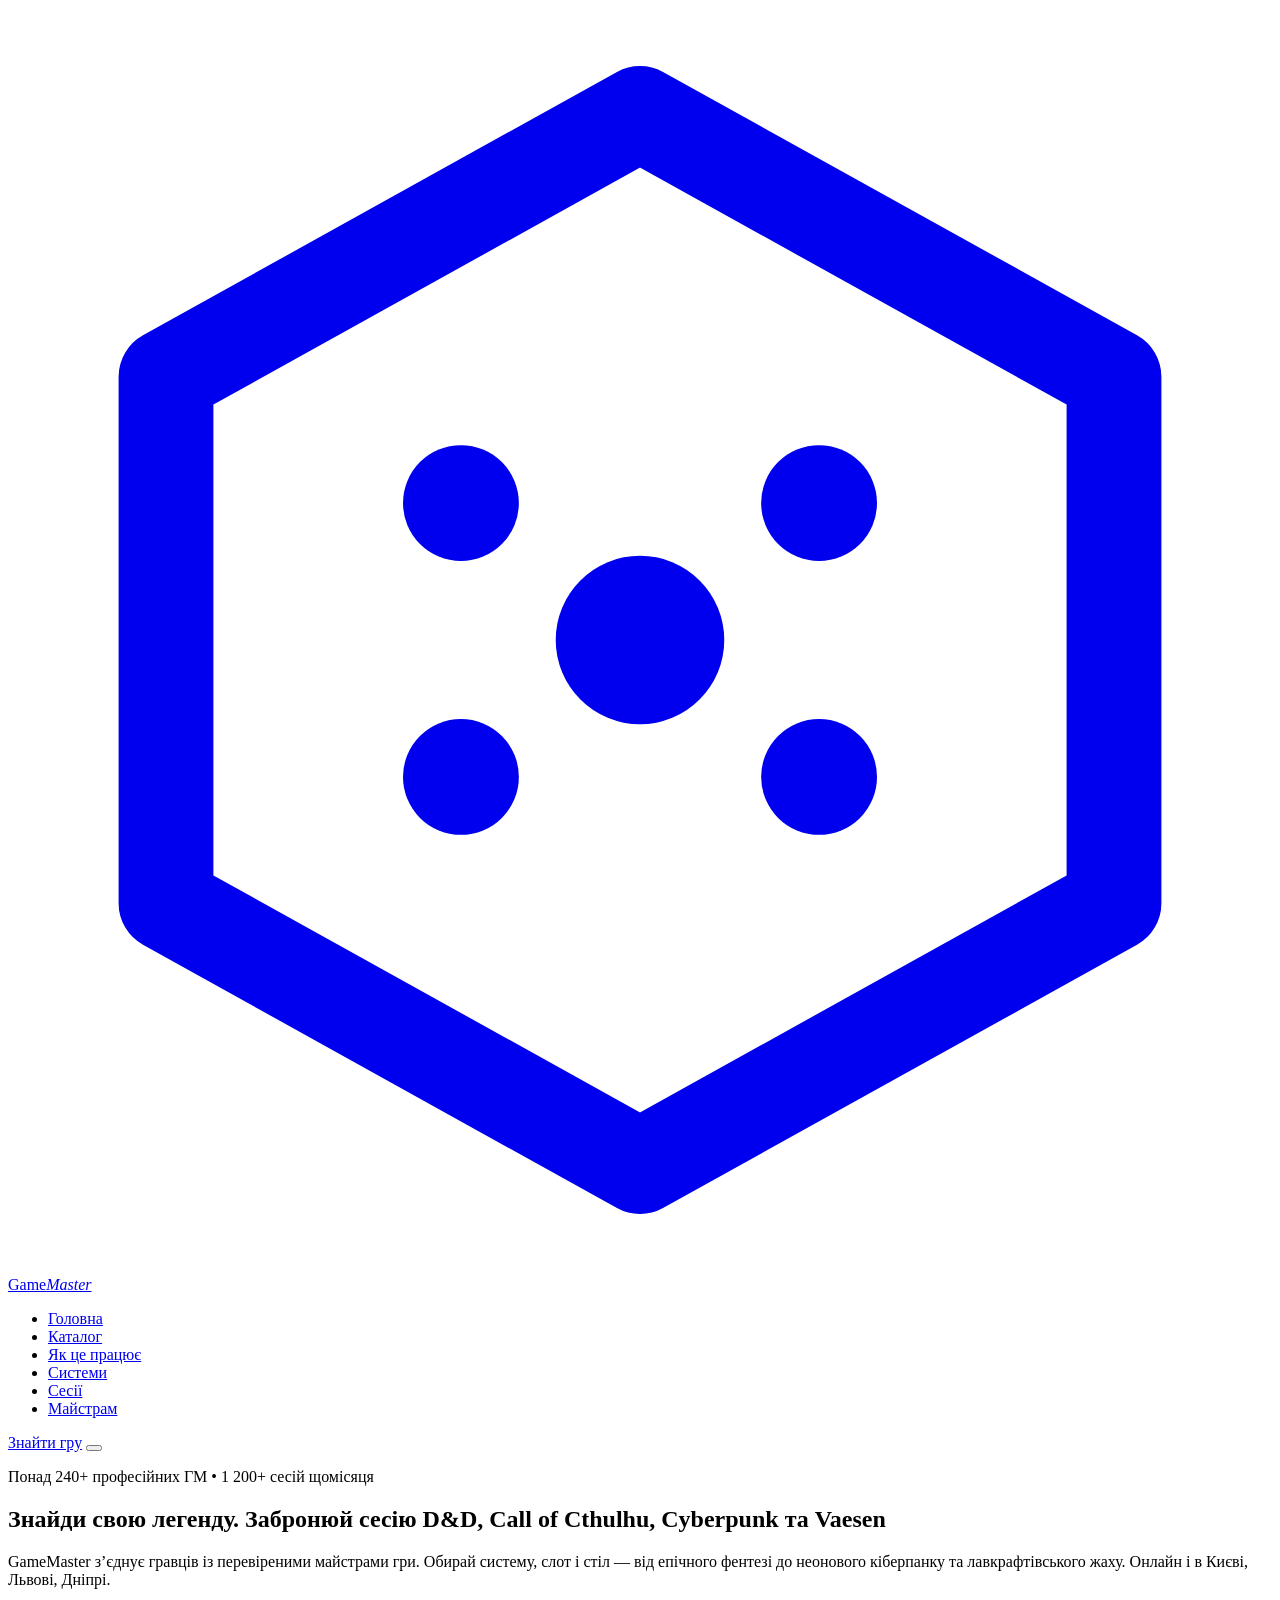
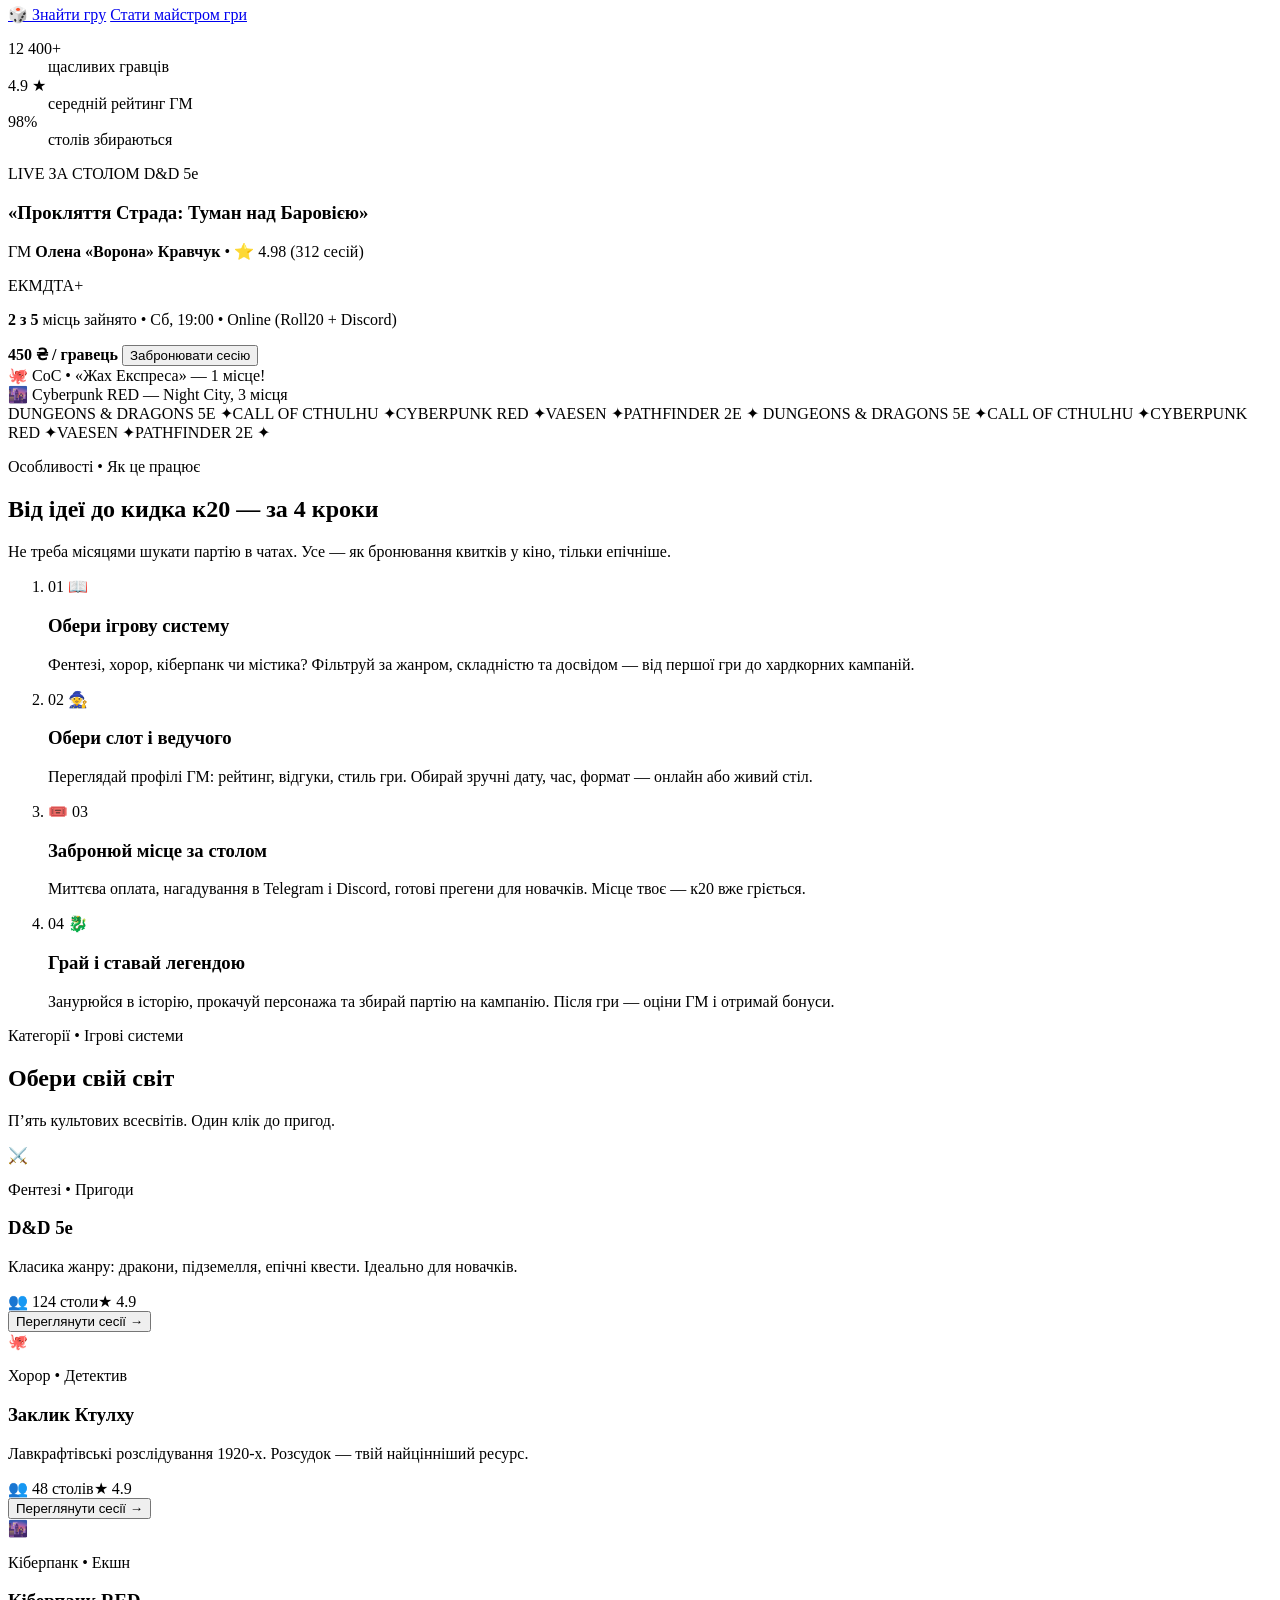
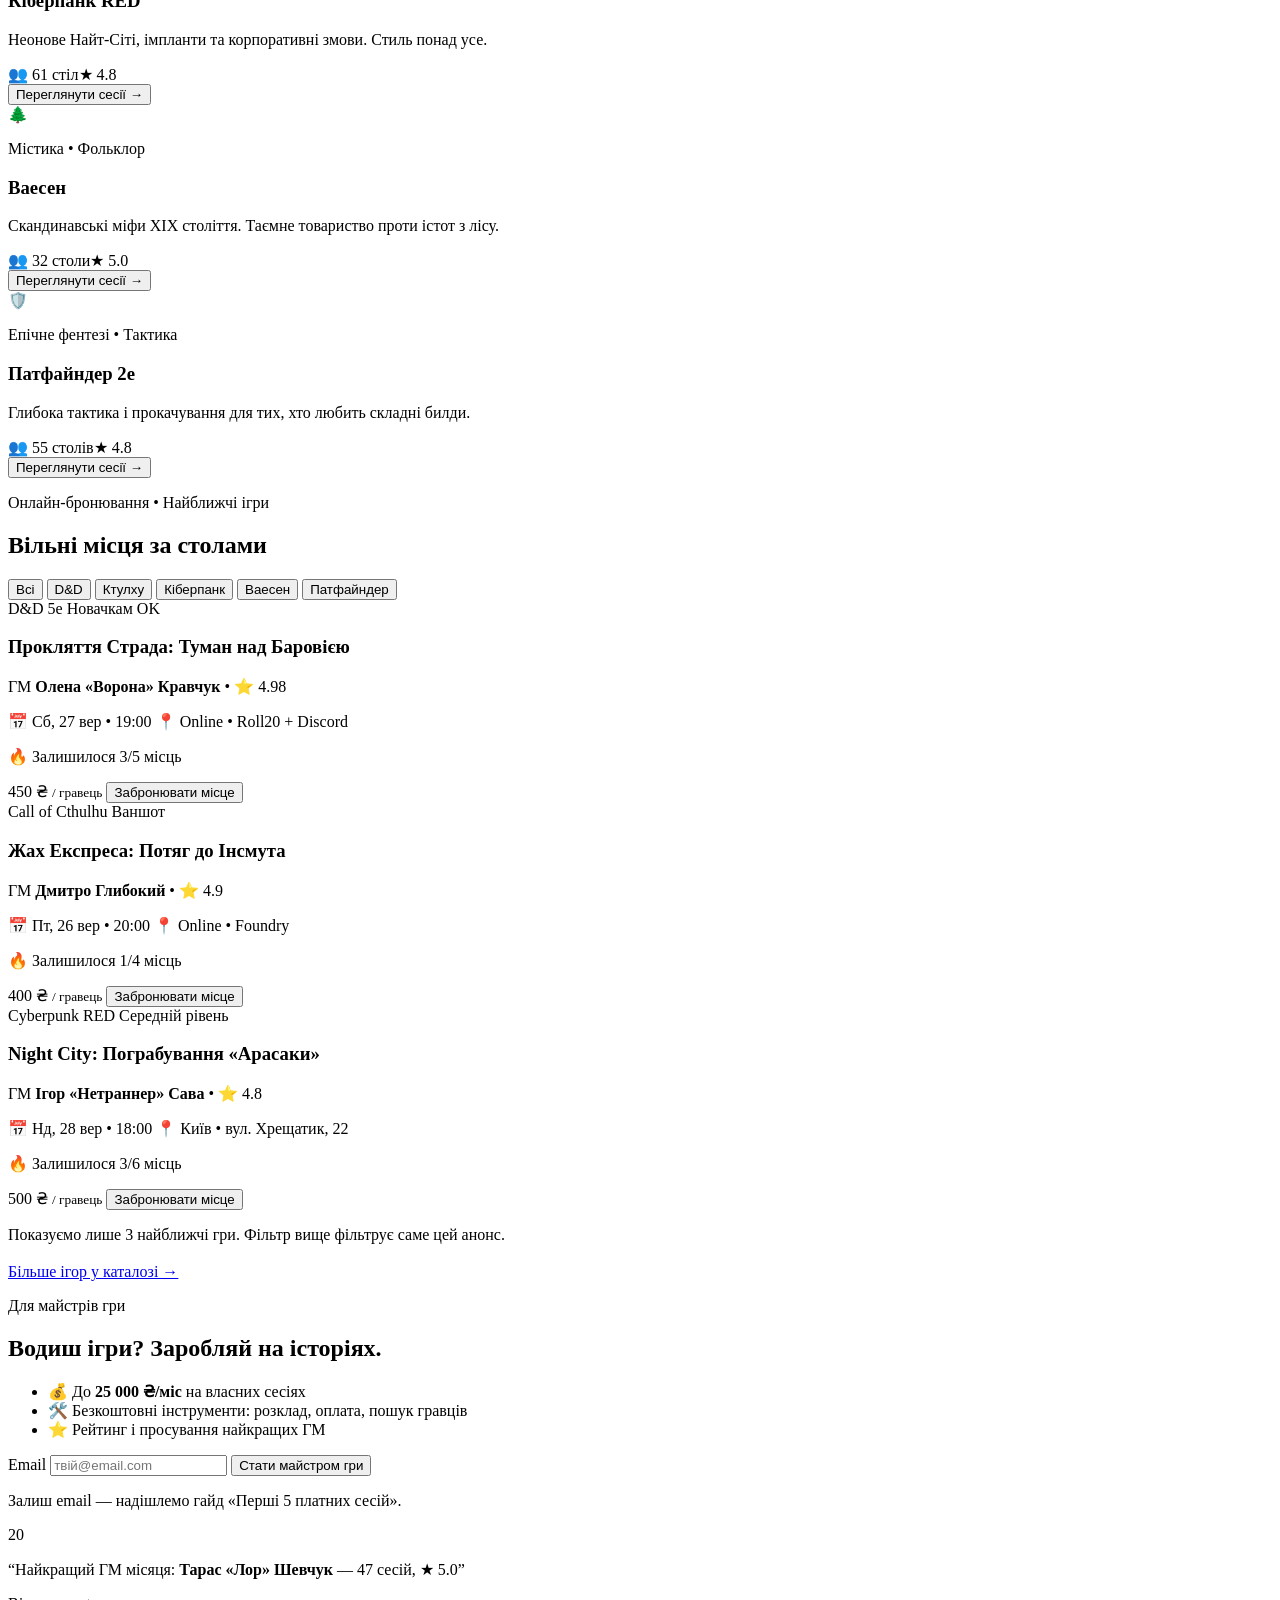
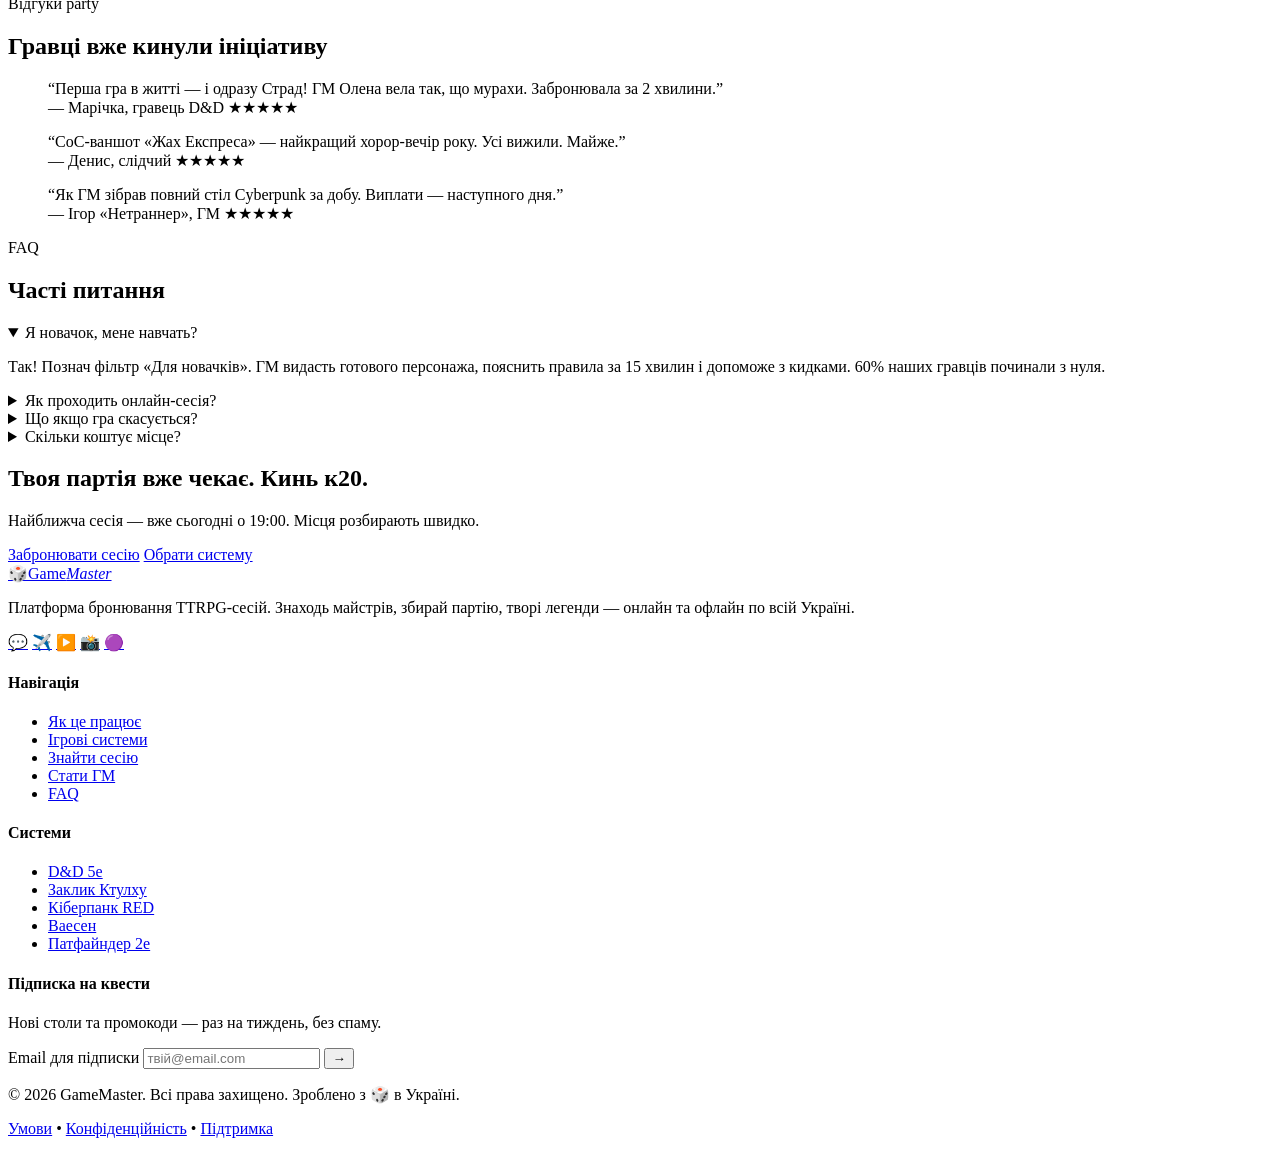
==== commit db29625d: "Додано другу сторінку - Каталог ігрових сесій (sessions.html) На новій сторінці sessions.html:    - " ====
--- a/index.html
+++ b/index.html
@@ -8,7 +8,7 @@
   <link rel="preconnect" href="https://fonts.googleapis.com" />
   <link rel="preconnect" href="https://fonts.gstatic.com" crossorigin />
   <link href="https://fonts.googleapis.com/css2?family=Cinzel:wght@500;600;700&family=Inter:wght@400;500;600;700;800&display=swap" rel="stylesheet" />
-  <link rel="stylesheet" href="style.css" />
+  <link rel="stylesheet" href="Style.css" />
   <link rel="icon" href="data:image/svg+xml,<svg xmlns='http://www.w3.org/2000/svg' viewBox='0 0 100 100'><text y='.9em' font-size='90'>🎲</text></svg>" />
 </head>
 <body>
@@ -17,21 +17,22 @@
   <!-- ===== HEADER ===== -->
   <header class="header" id="top">
     <nav class="nav container" aria-label="Головна навігація">
-      <a href="#top" class="logo">
+      <a href="index.html" class="logo">
         <span class="logo-dice" aria-hidden="true">
           <svg viewBox="0 0 24 24" fill="none"><path d="M12 2 21 7v10l-9 5-9-5V7l9-5Z" stroke="currentColor" stroke-width="1.8" stroke-linejoin="round"/><circle cx="12" cy="12" r="1.6" fill="currentColor"/><circle cx="8.6" cy="9.4" r="1.1" fill="currentColor"/><circle cx="15.4" cy="9.4" r="1.1" fill="currentColor"/><circle cx="8.6" cy="14.6" r="1.1" fill="currentColor"/><circle cx="15.4" cy="14.6" r="1.1" fill="currentColor"/></svg>
         </span>
         <span class="logo-text">Game<em>Master</em></span>
       </a>
       <ul class="nav-links" id="navLinks">
+        <li><a href="index.html" class="active" aria-current="page">Головна</a></li>
+        <li><a href="sessions.html">Каталог</a></li>
         <li><a href="#how">Як це працює</a></li>
         <li><a href="#systems">Системи</a></li>
         <li><a href="#sessions">Сесії</a></li>
         <li><a href="#gm">Майстрам</a></li>
-        <li><a href="#faq">FAQ</a></li>
       </ul>
       <div class="nav-actions">
-        <a href="#sessions" class="btn btn-primary btn-sm">Знайти гру</a>
+        <a href="sessions.html" class="btn btn-primary btn-sm">Знайти гру</a>
         <button class="burger" id="burger" aria-label="Відкрити меню" aria-expanded="false">
           <span></span><span></span><span></span>
         </button>
@@ -47,7 +48,7 @@
         <h1>Знайди свою легенду. <span class="grad">Забронюй сесію</span> D&amp;D, Call&nbsp;of&nbsp;Cthulhu, Cyberpunk та Vaesen</h1>
         <p class="hero-sub">GameMaster з’єднує гравців із перевіреними майстрами гри. Обирай систему, слот і стіл — від епічного фентезі до неонового кіберпанку та лавкрафтівського жаху. Онлайн і в Києві, Львові, Дніпрі.</p>
         <div class="hero-cta">
-          <a href="#sessions" class="btn btn-primary">🎲 Знайти гру</a>
+          <a href="sessions.html" class="btn btn-primary">🎲 Знайти гру</a>
           <a href="#gm" class="btn btn-ghost">Стати майстром гри</a>
         </div>
         <dl class="hero-stats">
@@ -186,7 +187,11 @@
           <button class="chip" data-filter="pf">Патфайндер</button>
         </div>
       </div>
-      <div class="sessions-grid" id="sessionsGrid"><!-- картки рендерить JS --></div>
+      <div class="sessions-grid" id="sessionsGrid"><!-- картки рендерить JS: лише 3 найближчі --></div>
+      <p class="section-sub" style="margin:1rem 0 0">Показуємо лише 3 найближчі гри. Фільтр вище фільтрує саме цей анонс.</p>
+      <div class="hero-cta center" style="margin-top:1.2rem">
+        <a href="sessions.html" class="btn btn-ghost">Більше ігор у каталозі →</a>
+      </div>
     </section>
 
     <!-- ===== GM CTA ===== -->
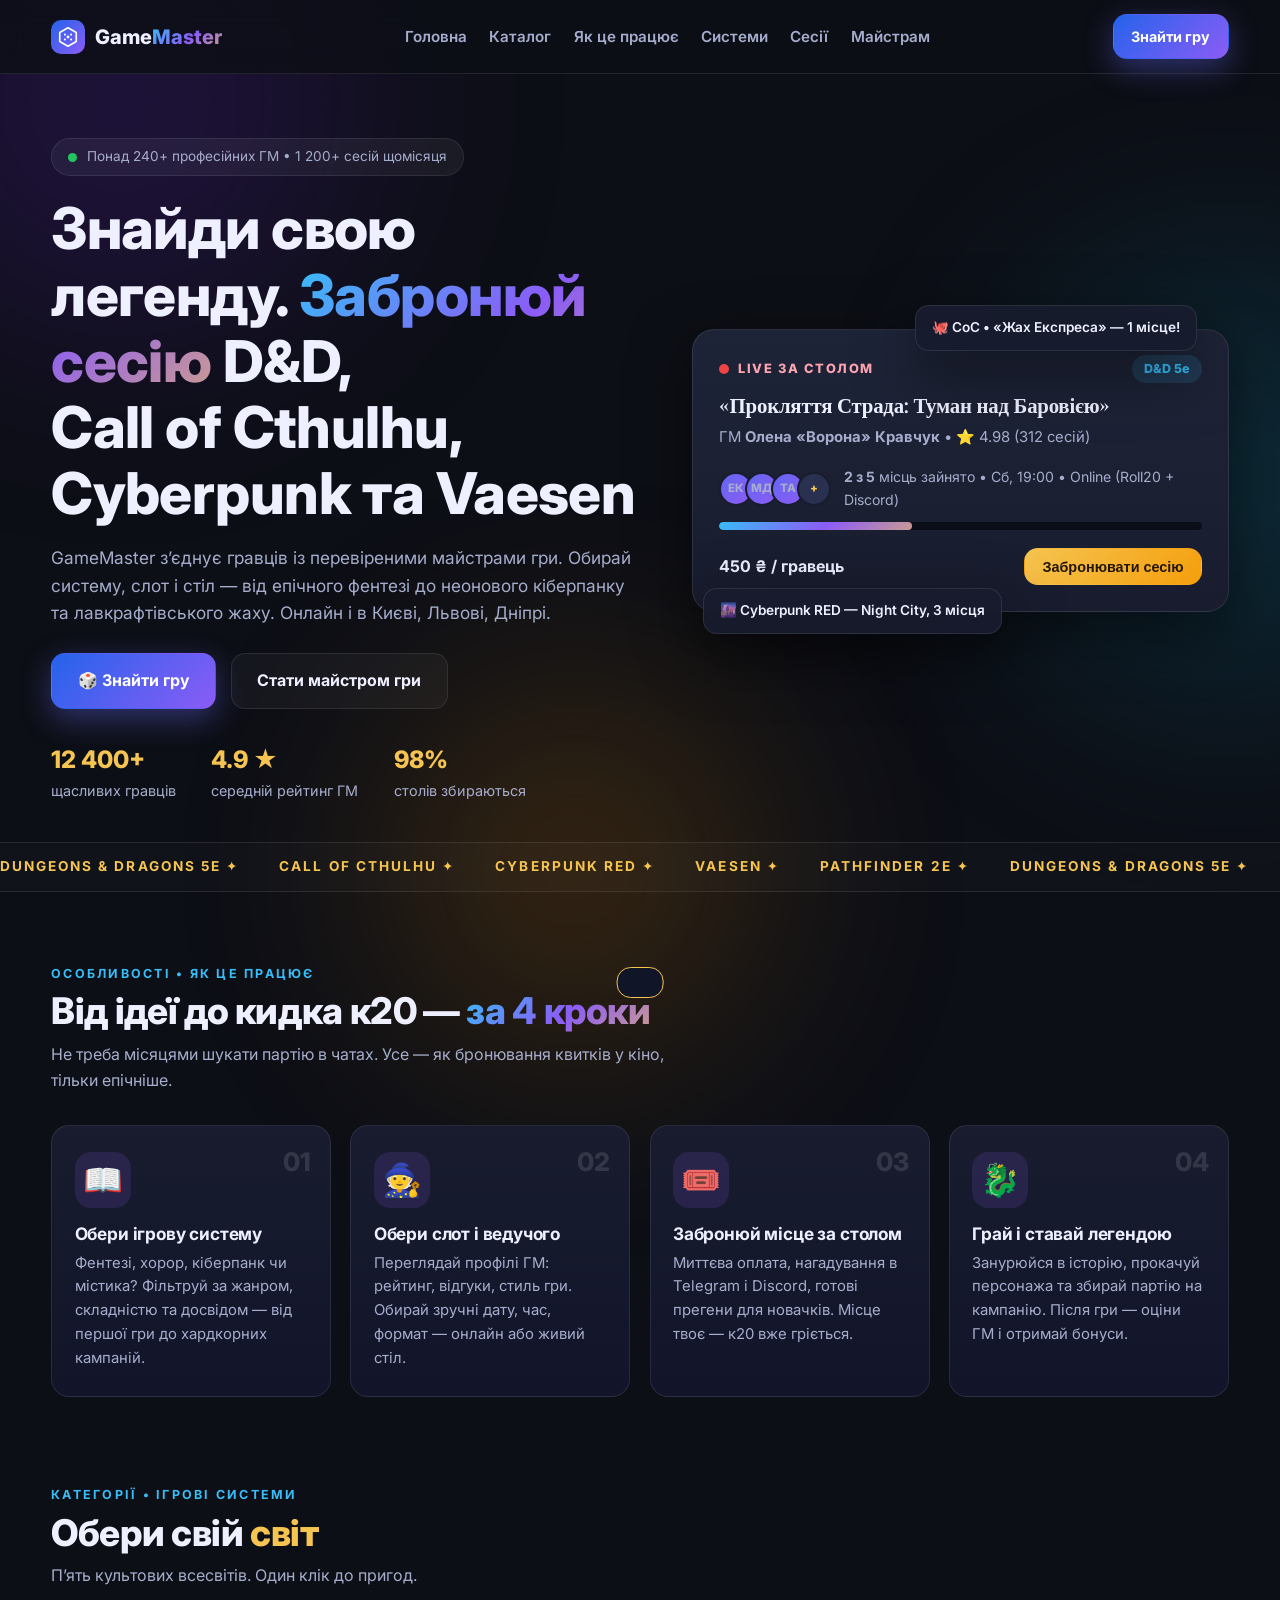
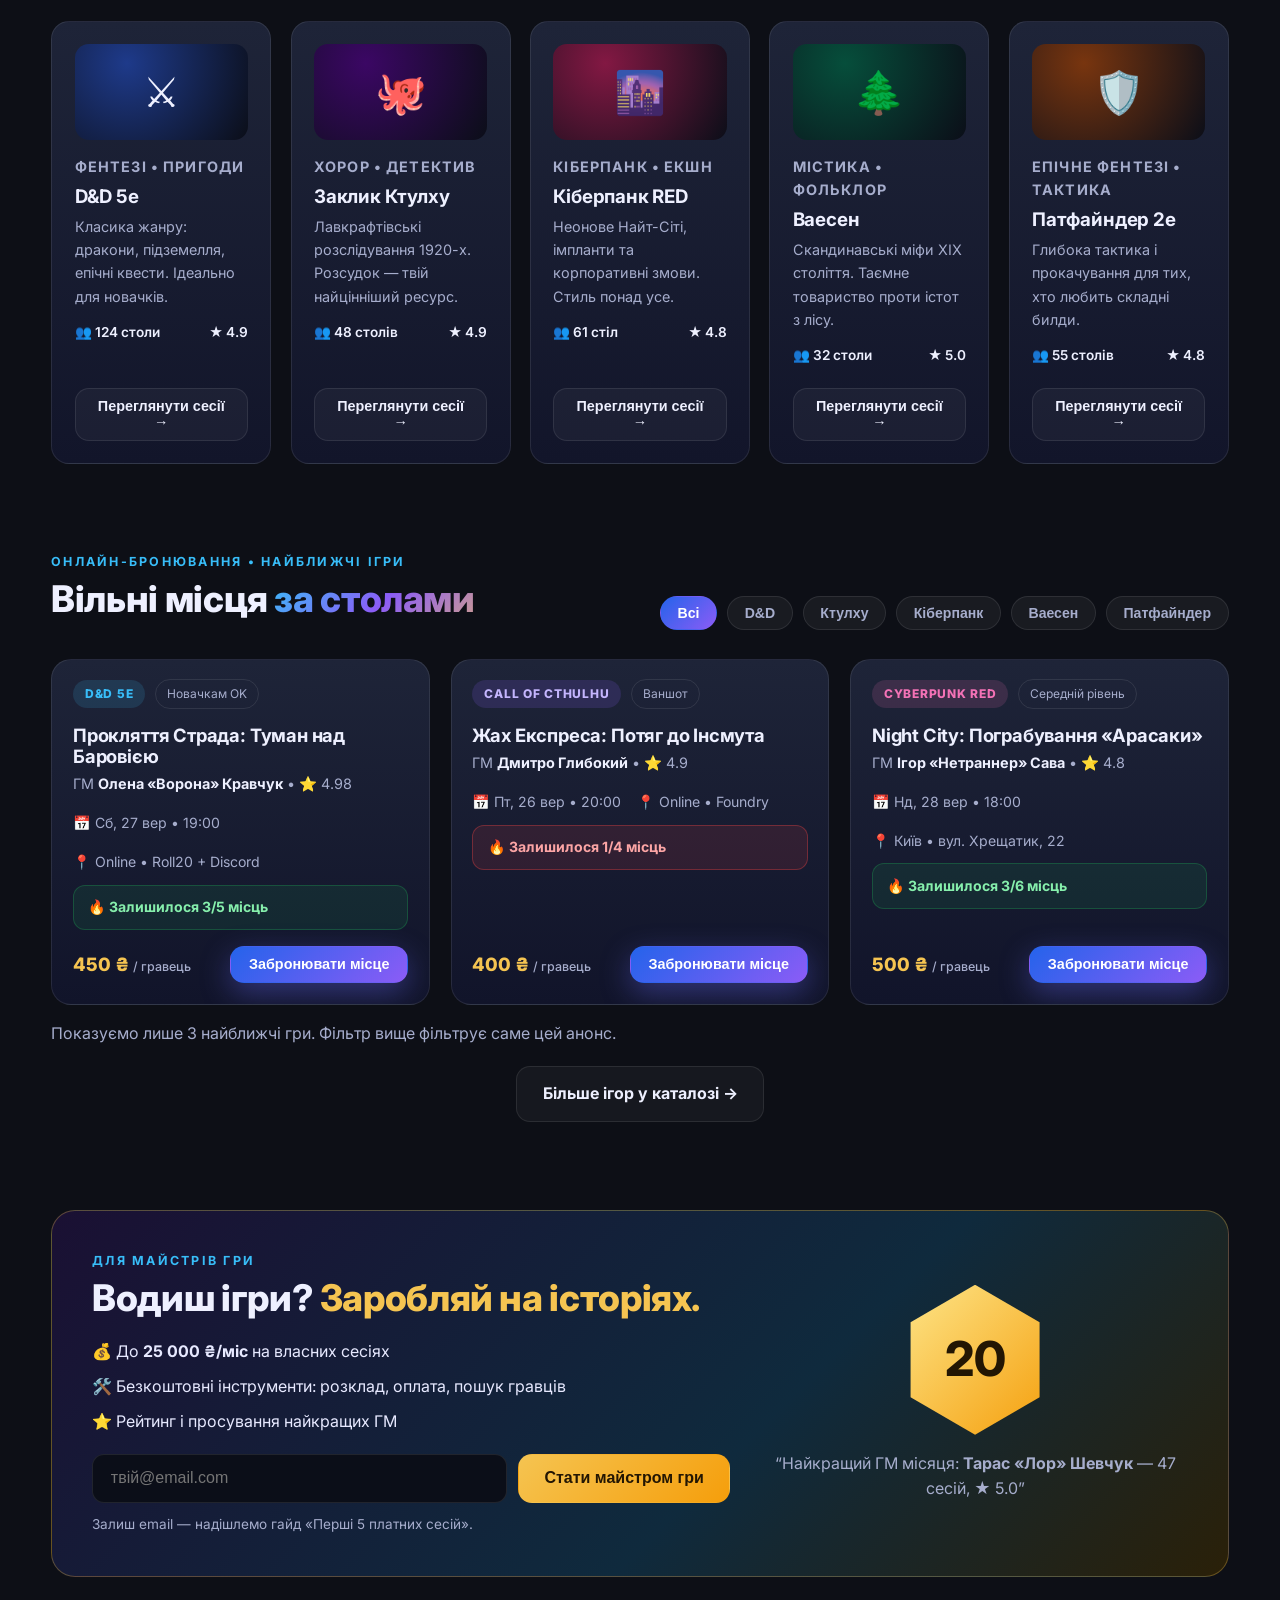
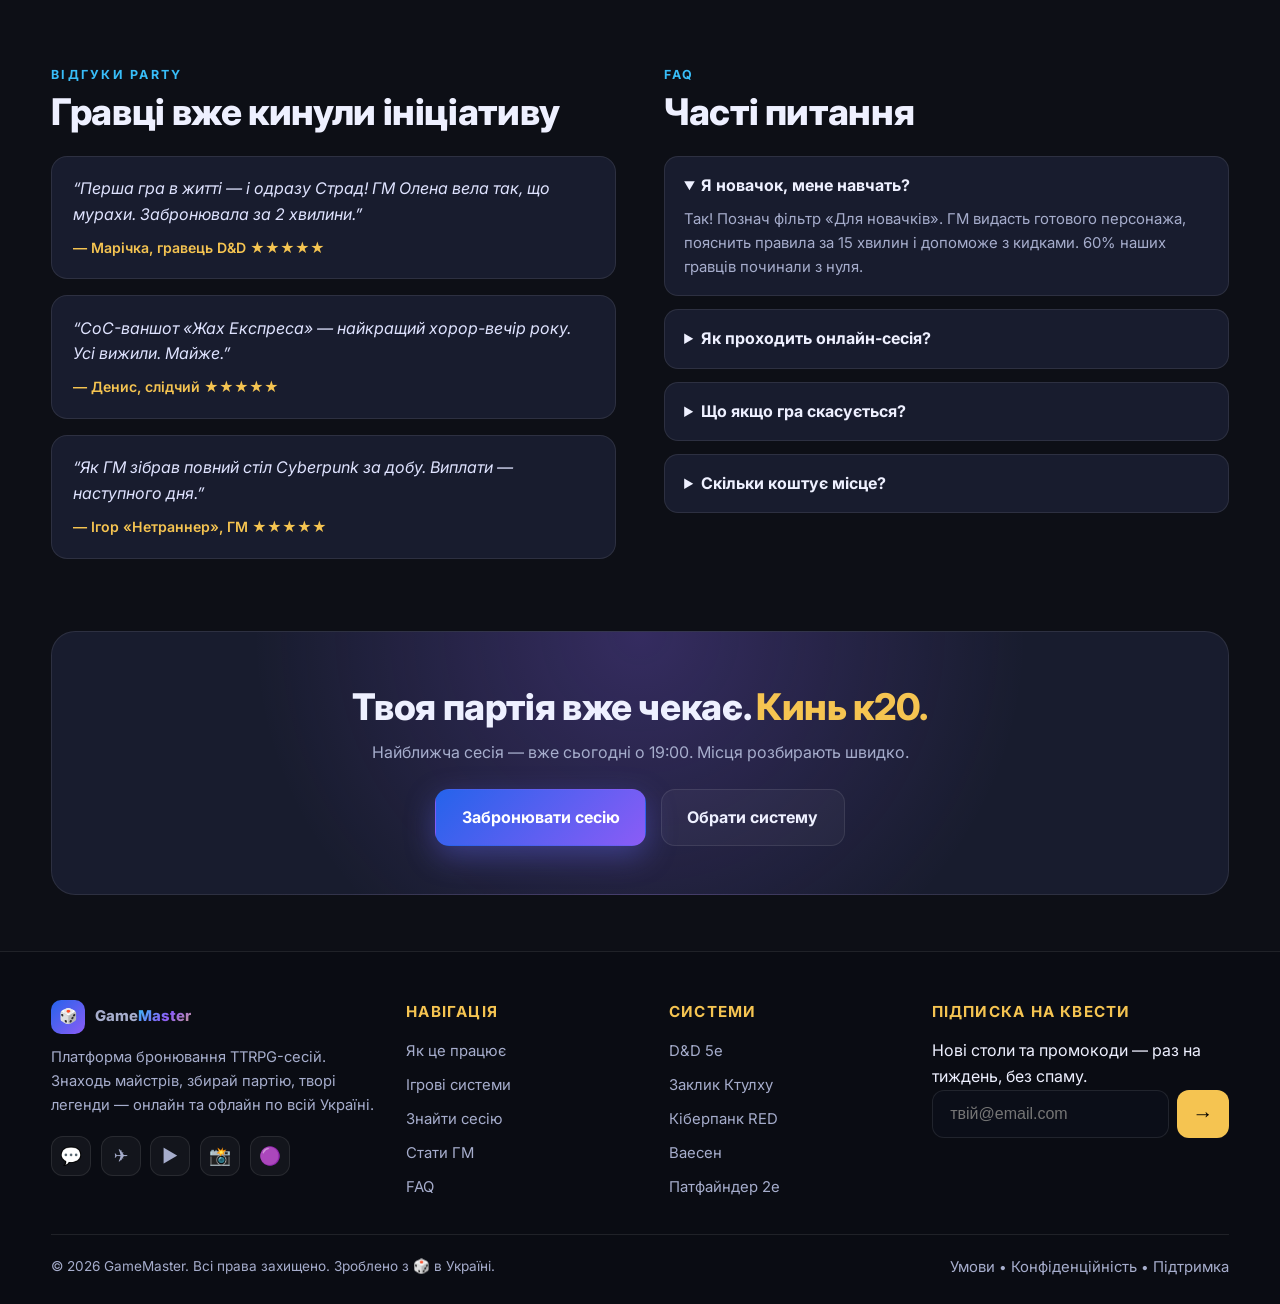
==== commit d43cc01a: "Виправлено помилки" ====
--- a/index.html
+++ b/index.html
@@ -8,7 +8,7 @@
   <link rel="preconnect" href="https://fonts.googleapis.com" />
   <link rel="preconnect" href="https://fonts.gstatic.com" crossorigin />
   <link href="https://fonts.googleapis.com/css2?family=Cinzel:wght@500;600;700&family=Inter:wght@400;500;600;700;800&display=swap" rel="stylesheet" />
-  <link rel="stylesheet" href="Style.css" />
+  <link rel="stylesheet" href="style.css" />
   <link rel="icon" href="data:image/svg+xml,<svg xmlns='http://www.w3.org/2000/svg' viewBox='0 0 100 100'><text y='.9em' font-size='90'>🎲</text></svg>" />
 </head>
 <body>
--- a/style.css
+++ b/style.css
@@ -0,0 +1,222 @@
+/* ============ GameMaster — dark fantasy TTRPG theme ============ */
+:root{
+  --bg:#0d0f16; --bg2:#131624; --card:#181c2e; --card2:#1e2438;
+  --line:rgba(255,255,255,.09);
+  --text:#eef0ff; --muted:#a6adcc;
+  --blue:#38bdf8; --violet:#8b5cf6; --gold:#f5c451; --green:#34d399; --pink:#f472b6;
+  --grad:linear-gradient(135deg,#38bdf8,#8b5cf6 55%,#f5c451 130%);
+  --radius:18px;
+  --shadow:0 20px 60px rgba(0,0,0,.5);
+  --font:'Inter',system-ui,sans-serif; --display:'Cinzel',serif;
+}
+*{box-sizing:border-box;margin:0;padding:0}
+html{scroll-behavior:smooth}
+body{background:var(--bg);color:var(--text);font-family:var(--font);line-height:1.6;overflow-x:hidden}
+.container{width:min(1200px,92%);margin:0 auto}
+h1,h2,h3{line-height:1.15;letter-spacing:-.01em}
+h1{font-size:clamp(2rem,4.6vw,3.6rem);font-weight:800}
+h2{font-size:clamp(1.5rem,3vw,2.3rem);font-weight:800;margin:.4rem 0 .6rem}
+.section{padding:4.5rem 0 1rem}
+.section-sub{color:var(--muted);max-width:640px;margin-bottom:2rem}
+.grad{background:var(--grad);-webkit-background-clip:text;background-clip:text;color:transparent}
+.gold{color:var(--gold)}
+.eyebrow{color:var(--blue);text-transform:uppercase;font-size:.78rem;font-weight:700;letter-spacing:.18em}
+.visually-hidden{position:absolute;width:1px;height:1px;overflow:hidden;clip:rect(0 0 0 0)}
+
+/* bg orbs */
+.bg-orbs span{position:fixed;border-radius:50%;filter:blur(110px);opacity:.28;z-index:-1;pointer-events:none}
+.bg-orbs span:nth-child(1){width:480px;height:480px;background:#4c1d95;top:-140px;left:-120px}
+.bg-orbs span:nth-child(2){width:420px;height:420px;background:#0e7490;top:30%;right:-160px}
+.bg-orbs span:nth-child(3){width:380px;height:380px;background:#a16207;bottom:-160px;left:30%}
+
+/* buttons */
+.btn{display:inline-flex;align-items:center;justify-content:center;gap:.5rem;padding:.9rem 1.6rem;border-radius:14px;font-weight:700;text-decoration:none;border:1px solid transparent;cursor:pointer;transition:.25s;font-size:1rem}
+.btn-primary{background:linear-gradient(135deg,#2563eb,#8b5cf6);color:#fff;box-shadow:0 10px 30px rgba(99,102,241,.4)}
+.btn-primary:hover{transform:translateY(-2px);box-shadow:0 16px 40px rgba(139,92,246,.5)}
+.btn-ghost{border-color:var(--line);color:var(--text);background:rgba(255,255,255,.04)}
+.btn-ghost:hover{border-color:var(--violet);background:rgba(139,92,246,.12)}
+.btn-gold{background:linear-gradient(135deg,#f5c451,#f59e0b);color:#231603}
+.btn-gold:hover{transform:translateY(-2px)}
+.btn-sm{padding:.6rem 1.1rem;font-size:.9rem}
+.full{width:100%}
+
+/* header */
+.header{position:sticky;top:0;z-index:50;backdrop-filter:blur(14px);background:rgba(13,15,22,.82);border-bottom:1px solid var(--line)}
+.nav{display:flex;align-items:center;justify-content:space-between;padding:.9rem 0;gap:1rem}
+.logo{display:flex;align-items:center;gap:.6rem;text-decoration:none;color:var(--text);font-weight:800;font-size:1.25rem}
+.logo em{font-style:normal;background:var(--grad);-webkit-background-clip:text;background-clip:text;color:transparent}
+.logo-dice{width:34px;height:34px;display:grid;place-items:center;border-radius:10px;background:linear-gradient(135deg,#2563eb,#8b5cf6);color:#fff}
+.logo-dice svg{width:22px;height:22px}
+.nav-links{display:flex;gap:1.4rem;list-style:none}
+.nav-links a{color:var(--muted);text-decoration:none;font-weight:600;font-size:.95rem}
+.nav-links a:hover{color:var(--text)}
+.nav-actions{display:flex;align-items:center;gap:.8rem}
+.burger{display:none;flex-direction:column;gap:5px;background:none;border:0;cursor:pointer;padding:.4rem}
+.burger span{width:24px;height:2px;background:#fff;border-radius:2px;display:block}
+
+/* hero */
+.hero{display:grid;grid-template-columns:1.05fr .95fr;gap:3rem;align-items:center;padding:4rem 0 2.5rem}
+.badge{display:inline-flex;align-items:center;gap:.6rem;border:1px solid var(--line);background:rgba(255,255,255,.05);padding:.45rem 1rem;border-radius:100px;font-size:.85rem;color:var(--muted);margin-bottom:1.2rem}
+.pulse{width:9px;height:9px;border-radius:50%;background:#22c55e;box-shadow:0 0 0 0 rgba(34,197,94,.7);animation:pulse 1.8s infinite}
+@keyframes pulse{70%{box-shadow:0 0 0 10px rgba(34,197,94,0)}100%{box-shadow:0 0 0 0 rgba(34,197,94,0)}}
+.hero-sub{color:var(--muted);margin:1.1rem 0 1.6rem;font-size:1.08rem}
+.hero-cta{display:flex;gap:.9rem;flex-wrap:wrap}
+.hero-cta.center{justify-content:center}
+.hero-stats{display:flex;gap:2.2rem;margin-top:2rem}
+.hero-stats dt{font-size:1.5rem;font-weight:800;color:var(--gold)}
+.hero-stats dd{color:var(--muted);font-size:.9rem}
+
+.live-card{background:linear-gradient(180deg,var(--card2),var(--card));border:1px solid var(--line);border-radius:22px;padding:1.6rem;box-shadow:var(--shadow);position:relative}
+.live-head{display:flex;align-items:center;gap:.6rem;font-size:.8rem;font-weight:800;letter-spacing:.12em;color:#fda4af}
+.live-dot{width:10px;height:10px;border-radius:50%;background:#ef4444;animation:pulse 1.5s infinite}
+.live-tag{margin-left:auto;background:rgba(56,189,248,.15);color:var(--blue);padding:.25rem .8rem;border-radius:100px;font-size:.78rem;letter-spacing:0}
+.live-card h3{font-family:var(--display);margin:.8rem 0 .4rem;font-size:1.3rem}
+.live-gm{color:var(--muted);font-size:.93rem}
+.party{display:flex;gap:.8rem;align-items:center;margin:1rem 0 .7rem;font-size:.88rem;color:var(--muted)}
+.avatars{display:flex}
+.avatars span{width:34px;height:34px;border-radius:50%;display:grid;place-items:center;font-size:.72rem;font-weight:800;background:linear-gradient(135deg,#6366f1,#8b5cf6);border:2px solid var(--card);margin-left:-8px}
+.avatars span:first-child{margin-left:0}
+.avatars .empty{background:#2a3050;color:var(--gold)}
+.progress{height:8px;background:#0b0e18;border-radius:100px;overflow:hidden}
+.progress span{display:block;height:100%;background:var(--grad);border-radius:100px}
+.live-foot{display:flex;align-items:center;justify-content:space-between;gap:1rem;margin-top:1.1rem;flex-wrap:wrap}
+.hero-visual{position:relative}
+.float-card{position:absolute;background:rgba(24,28,46,.95);border:1px solid var(--line);border-radius:14px;padding:.7rem 1rem;font-size:.85rem;font-weight:600;box-shadow:var(--shadow);animation:float 5s ease-in-out infinite}
+.fc1{top:-24px;right:6%}
+.fc2{bottom:-22px;left:2%;animation-delay:2.5s}
+@keyframes float{50%{transform:translateY(-10px)}}
+
+/* marquee */
+.marquee{border-block:1px solid var(--line);background:rgba(255,255,255,.02);overflow:hidden;padding:.8rem 0;color:var(--gold);font-weight:700;letter-spacing:.15em;font-size:.85rem}
+.marquee-track{display:flex;gap:2.5rem;white-space:nowrap;width:max-content;animation:scroll 26s linear infinite}
+@keyframes scroll{to{transform:translateX(-50%)}}
+
+/* steps */
+.steps{display:grid;grid-template-columns:repeat(4,1fr);gap:1.2rem;list-style:none;counter-reset:step}
+.step{background:linear-gradient(180deg,var(--card),#12152a);border:1px solid var(--line);border-radius:var(--radius);padding:1.6rem 1.4rem;position:relative;transition:.3s}
+.step:hover{transform:translateY(-6px);border-color:rgba(139,92,246,.5)}
+.step-num{position:absolute;top:1rem;right:1.2rem;font-weight:800;color:rgba(255,255,255,.12);font-size:1.6rem}
+.step-icon{font-size:2rem;display:inline-grid;place-items:center;width:56px;height:56px;border-radius:16px;background:rgba(139,92,246,.14);margin-bottom:1rem}
+.step h3{margin-bottom:.5rem;font-size:1.08rem}
+.step p{color:var(--muted);font-size:.93rem}
+
+/* systems */
+.systems-grid{display:grid;grid-template-columns:repeat(auto-fit,minmax(200px,1fr));gap:1.2rem}
+.sys-card{background:linear-gradient(180deg,var(--card2),#12152a);border:1px solid var(--line);border-radius:var(--radius);padding:1.4rem;transition:.3s;display:flex;flex-direction:column;gap:.5rem}
+.sys-card:hover{transform:translateY(-6px) scale(1.01);border-color:var(--gold)}
+.sys-art{font-size:2.6rem;height:96px;display:grid;place-items:center;border-radius:14px;margin-bottom:.4rem}
+.sys-art.dnd{background:radial-gradient(circle at 30% 20%,#1e3a8a,#0b0e18)}
+.sys-art.coc{background:radial-gradient(circle at 30% 20%,#3b0764,#0b0e18)}
+.sys-art.cyber{background:radial-gradient(circle at 30% 20%,#831843,#0b0e18)}
+.sys-art.vaesen{background:radial-gradient(circle at 30% 20%,#064e3b,#0b0e18)}
+.sys-art.pf{background:radial-gradient(circle at 30% 20%,#78350f,#0b0e18)}
+.tag{font-size:.75rem;font-weight:700;color:var(--blue);text-transform:uppercase;letter-spacing:.08em}
+.tag-purple{color:#c4b5fd}.tag-neon{color:var(--pink)}.tag-green{color:var(--green)}.tag-gold{color:var(--gold)}
+.sys-card p{color:var(--muted);font-size:.9rem}
+.sys-meta{display:flex;justify-content:space-between;color:var(--text);font-size:.85rem;font-weight:600;margin:.4rem 0 .8rem}
+.sys-btn{margin-top:auto}
+
+/* sessions */
+.sessions-head{display:flex;justify-content:space-between;align-items:end;gap:1.5rem;flex-wrap:wrap;margin-bottom:1.8rem}
+.filters{display:flex;gap:.6rem;flex-wrap:wrap}
+.chip{background:rgba(255,255,255,.05);border:1px solid var(--line);color:var(--muted);padding:.5rem 1.05rem;border-radius:100px;cursor:pointer;font-weight:600;font-size:.88rem;transition:.2s}
+.chip:hover{color:#fff;border-color:var(--violet)}
+.chip.active{background:linear-gradient(135deg,#2563eb,#8b5cf6);color:#fff;border-color:transparent}
+.sessions-grid{display:grid;grid-template-columns:repeat(auto-fill,minmax(300px,1fr));gap:1.3rem}
+.session-card{background:linear-gradient(180deg,var(--card2),#11142a);border:1px solid var(--line);border-radius:20px;overflow:hidden;transition:.3s;display:flex;flex-direction:column}
+.session-card:hover{transform:translateY(-6px);box-shadow:var(--shadow);border-color:rgba(56,189,248,.45)}
+.session-top{padding:1.2rem 1.3rem .4rem;display:flex;gap:.6rem;align-items:center;flex-wrap:wrap}
+.sys-pill{font-size:.75rem;font-weight:800;padding:.28rem .75rem;border-radius:100px;background:rgba(56,189,248,.14);color:var(--blue);text-transform:uppercase;letter-spacing:.06em}
+.sys-pill.coc{background:rgba(139,92,246,.16);color:#c4b5fd}
+.sys-pill.cyber{background:rgba(244,114,182,.14);color:var(--pink)}
+.sys-pill.vaesen{background:rgba(52,211,153,.14);color:var(--green)}
+.sys-pill.pf{background:rgba(245,196,81,.15);color:var(--gold)}
+.level{font-size:.75rem;color:var(--muted);border:1px solid var(--line);padding:.25rem .7rem;border-radius:100px}
+.session-card h3{padding:.6rem 1.3rem 0;font-size:1.15rem}
+.gm{padding:.35rem 1.3rem;color:var(--muted);font-size:.9rem}
+.gm strong{color:var(--text)}
+.session-meta{display:flex;gap:1rem;padding:.7rem 1.3rem;color:var(--muted);font-size:.88rem;flex-wrap:wrap}
+.seats{margin:0 1.3rem;padding:.65rem .9rem;border-radius:12px;font-weight:700;font-size:.88rem;background:rgba(34,197,94,.1);color:#86efac;border:1px solid rgba(34,197,94,.25)}
+.seats.low{background:rgba(245,196,81,.1);color:var(--gold);border-color:rgba(245,196,81,.3)}
+.seats.critical{background:rgba(239,68,68,.12);color:#fca5a5;border-color:rgba(239,68,68,.35);animation:pulse 2s infinite}
+.session-foot{display:flex;align-items:center;justify-content:space-between;gap:.8rem;padding:1rem 1.3rem 1.3rem;margin-top:auto}
+.price{font-size:1.15rem;font-weight:800;color:var(--gold)}
+.price small{color:var(--muted);font-weight:500;font-size:.78rem}
+
+/* GM banner */
+.gm-banner{display:grid;grid-template-columns:1.2fr .8fr;gap:2rem;background:linear-gradient(135deg,#1a1033,#0f2a3d 60%,#2a2008);border:1px solid rgba(245,196,81,.3);border-radius:24px;padding:2.5rem;position:relative;overflow:hidden}
+.gm-perks{list-style:none;margin:1.2rem 0;display:grid;gap:.6rem;color:#e7e9ff}
+.gm-form{display:flex;gap:.7rem;flex-wrap:wrap}
+.gm-form input,.news-form input{background:#0b0e18;border:1px solid var(--line);color:#fff;padding:.9rem 1.1rem;border-radius:12px;flex:1;min-width:220px;font-size:1rem}
+.gm-form input:focus,.news-form input:focus{outline:2px solid var(--gold);border-color:var(--gold)}
+.form-note{font-size:.85rem;color:var(--muted);margin-top:.7rem}
+.gm-art{display:grid;place-content:center;text-align:center;gap:1rem;color:var(--muted)}
+.d20{width:150px;height:150px;margin:0 auto;display:grid;place-items:center;font-size:3rem;font-weight:800;color:#231603;background:linear-gradient(135deg,#fde68a,#f59e0b);clip-path:polygon(50% 0,93% 25%,93% 75%,50% 100%,7% 75%,7% 25%);animation:float 4s ease-in-out infinite}
+
+/* reviews + faq */
+.duo{display:grid;grid-template-columns:1fr 1fr;gap:3rem}
+.reviews{display:grid;gap:1rem;margin-top:1.4rem}
+.review{background:var(--card);border:1px solid var(--line);border-radius:16px;padding:1.2rem 1.3rem;font-style:italic;color:#dfe3ff}
+.review footer{margin-top:.6rem;font-style:normal;color:var(--gold);font-size:.88rem;font-weight:600}
+.accordion{display:grid;gap:.8rem;margin-top:1.4rem}
+.accordion details{background:var(--card);border:1px solid var(--line);border-radius:14px;padding:1rem 1.2rem}
+.accordion summary{cursor:pointer;font-weight:700}
+.accordion p{color:var(--muted);margin-top:.6rem;font-size:.93rem}
+
+/* final cta */
+.final-cta{text-align:center;background:radial-gradient(circle at 50% 0%,rgba(139,92,246,.25),transparent 60%),var(--card);border:1px solid var(--line);border-radius:24px;padding:3rem 2rem;margin:3.5rem 0}
+.final-cta p{color:var(--muted);margin:.7rem 0 1.5rem}
+
+/* footer */
+.footer{border-top:1px solid var(--line);background:#0a0c13;margin-top:2rem;padding:3rem 0 1.5rem}
+.footer-grid{display:grid;grid-template-columns:1.4fr 1fr 1fr 1.2fr;gap:2rem}
+.footer h4{margin-bottom:.9rem;color:var(--gold);font-size:.95rem;text-transform:uppercase;letter-spacing:.08em}
+.footer ul{list-style:none;display:grid;gap:.5rem}
+.footer a{color:var(--muted);text-decoration:none;font-size:.93rem}
+.footer a:hover{color:#fff}
+.f-brand p{color:var(--muted);font-size:.92rem;margin:.8rem 0 1.2rem}
+.socials{display:flex;gap:.6rem}
+.socials a{width:40px;height:40px;display:grid;place-items:center;border:1px solid var(--line);border-radius:12px;background:rgba(255,255,255,.04);font-size:1.1rem;transition:.2s}
+.socials a:hover{transform:translateY(-3px);border-color:var(--gold)}
+.news-form{display:flex;gap:.5rem}
+.news-form button{background:var(--gold);border:0;width:52px;border-radius:12px;font-size:1.3rem;cursor:pointer;font-weight:800}
+.footer-bottom{display:flex;justify-content:space-between;gap:1rem;flex-wrap:wrap;margin-top:2.2rem;padding-top:1.3rem;border-top:1px solid var(--line);color:var(--muted);font-size:.85rem}
+
+/* modal + toast */
+.modal-backdrop{position:fixed;inset:0;background:rgba(5,6,12,.75);backdrop-filter:blur(6px);display:grid;place-items:center;z-index:100;padding:1rem}
+.modal-backdrop[hidden]{display:none}
+.modal{background:linear-gradient(180deg,#1e2438,#12152a);border:1px solid rgba(139,92,246,.4);border-radius:20px;padding:2rem;width:min(440px,100%);position:relative;box-shadow:var(--shadow)}
+.modal h3{margin:.3rem 0 .4rem;font-size:1.3rem}
+.modal-meta{color:var(--muted);font-size:.9rem;margin-bottom:1.2rem}
+.modal-close{position:absolute;top:.9rem;right:.9rem;background:none;border:0;color:var(--muted);font-size:1.1rem;cursor:pointer}
+.seat-picker{display:flex;align-items:center;gap:1.2rem;margin:.6rem 0 1rem}
+.seat-picker button{width:42px;height:42px;border-radius:12px;border:1px solid var(--line);background:#0b0e18;color:#fff;font-size:1.3rem;cursor:pointer}
+.seat-picker strong{font-size:1.3rem}
+.modal-total{margin-bottom:1.2rem;font-size:1.05rem}
+.toast{position:fixed;bottom:1.4rem;left:50%;transform:translate(-50%,120px);background:#101528;border:1px solid var(--gold);color:#fff;padding:.9rem 1.4rem;border-radius:14px;z-index:200;transition:.35s;max-width:92%;text-align:center}
+.toast.show{transform:translate(-50%,0)}
+
+/* reveal */
+.reveal{opacity:0;transform:translateY(24px);transition:.7s}
+.reveal.visible{opacity:1;transform:none}
+
+/* responsive */
+@media(max-width:960px){
+  .hero{grid-template-columns:1fr;padding-top:2.5rem}
+  .steps{grid-template-columns:1fr 1fr}
+  .gm-banner,.duo{grid-template-columns:1fr}
+  .footer-grid{grid-template-columns:1fr 1fr}
+  .fc1{top:-16px}.fc2{bottom:-16px}
+}
+@media(max-width:640px){
+  .nav-links{position:fixed;top:63px;left:0;right:0;background:#11142a;flex-direction:column;padding:1.2rem 5%;gap:1rem;border-bottom:1px solid var(--line);display:none}
+  .nav-links.open{display:flex}
+  .burger{display:flex}
+  .steps{grid-template-columns:1fr}
+  .hero-stats{gap:1.2rem;flex-wrap:wrap}
+  .footer-grid{grid-template-columns:1fr}
+  .gm-banner{padding:1.6rem}
+  .live-foot{flex-direction:column;align-items:stretch}
+  .float-card{display:none}
+}
+@media(prefers-reduced-motion:reduce){*{animation:none!important;transition:none!important}.reveal{opacity:1;transform:none}}
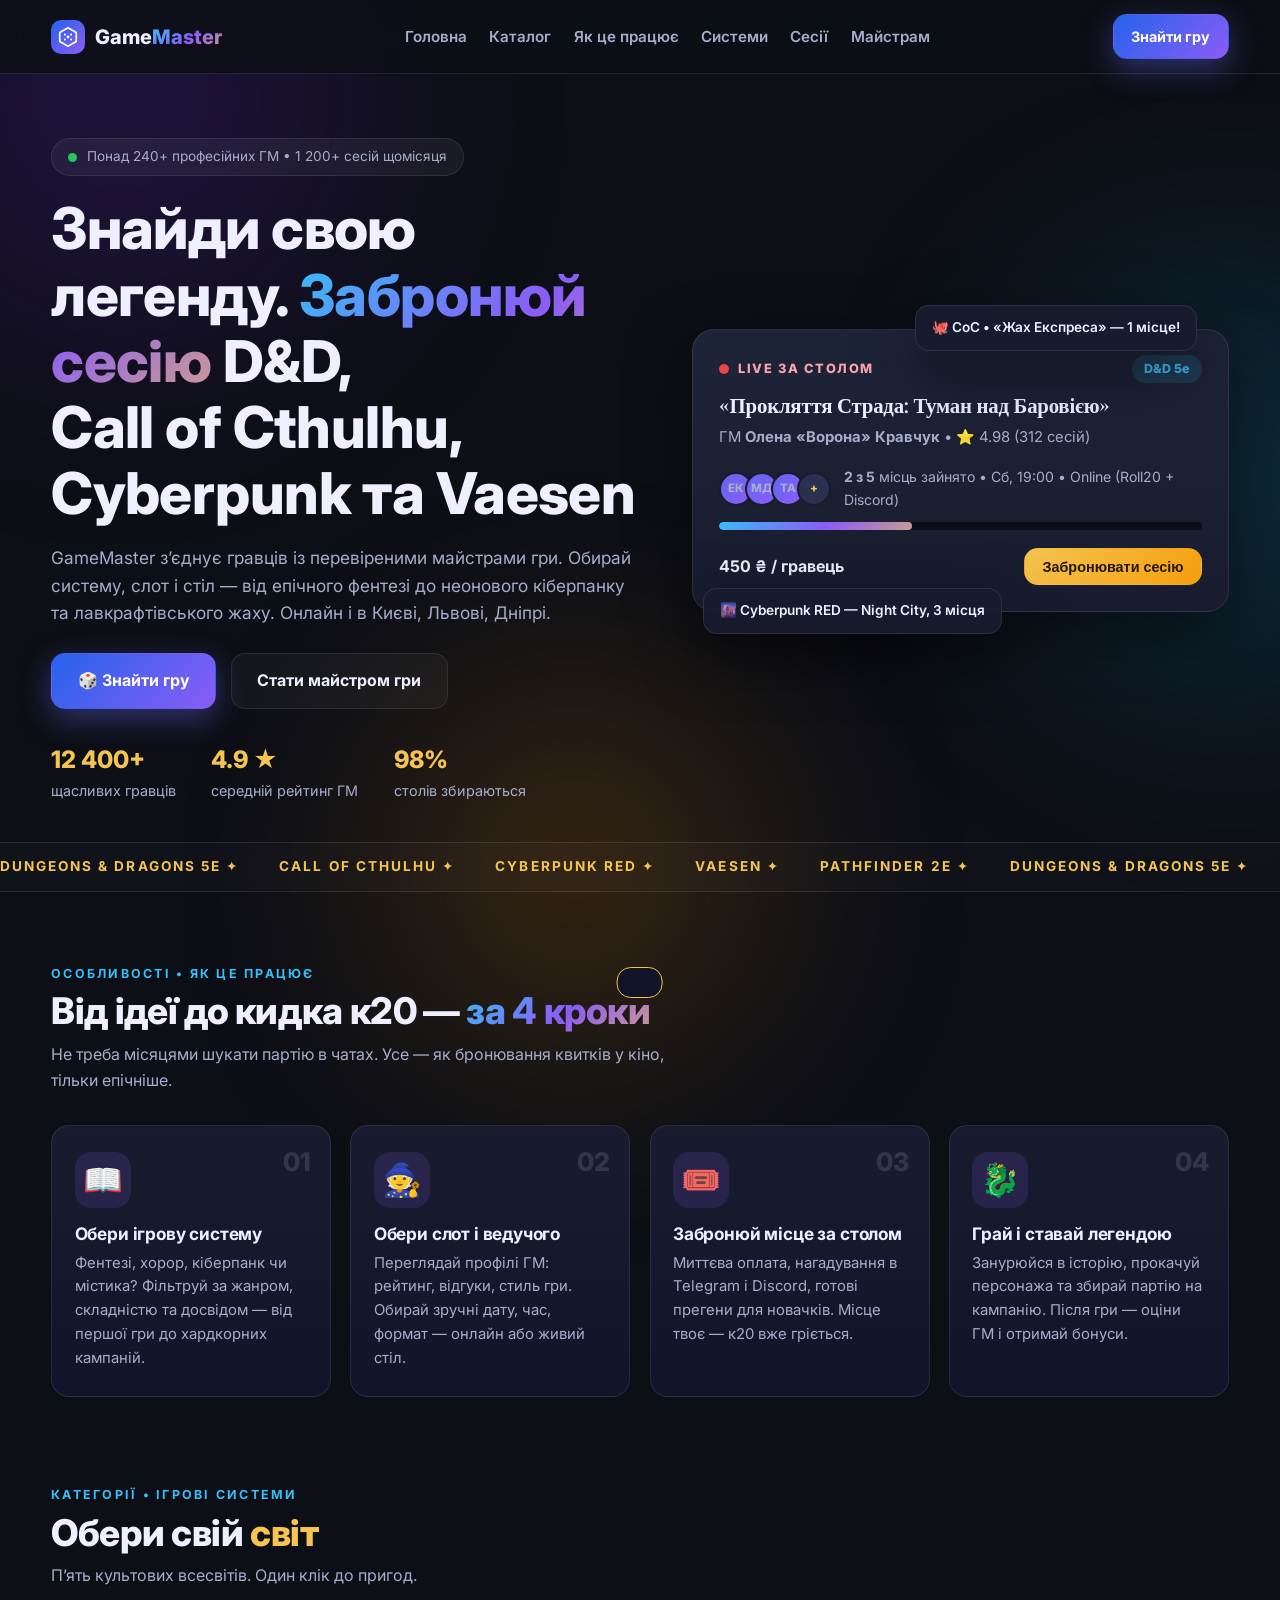
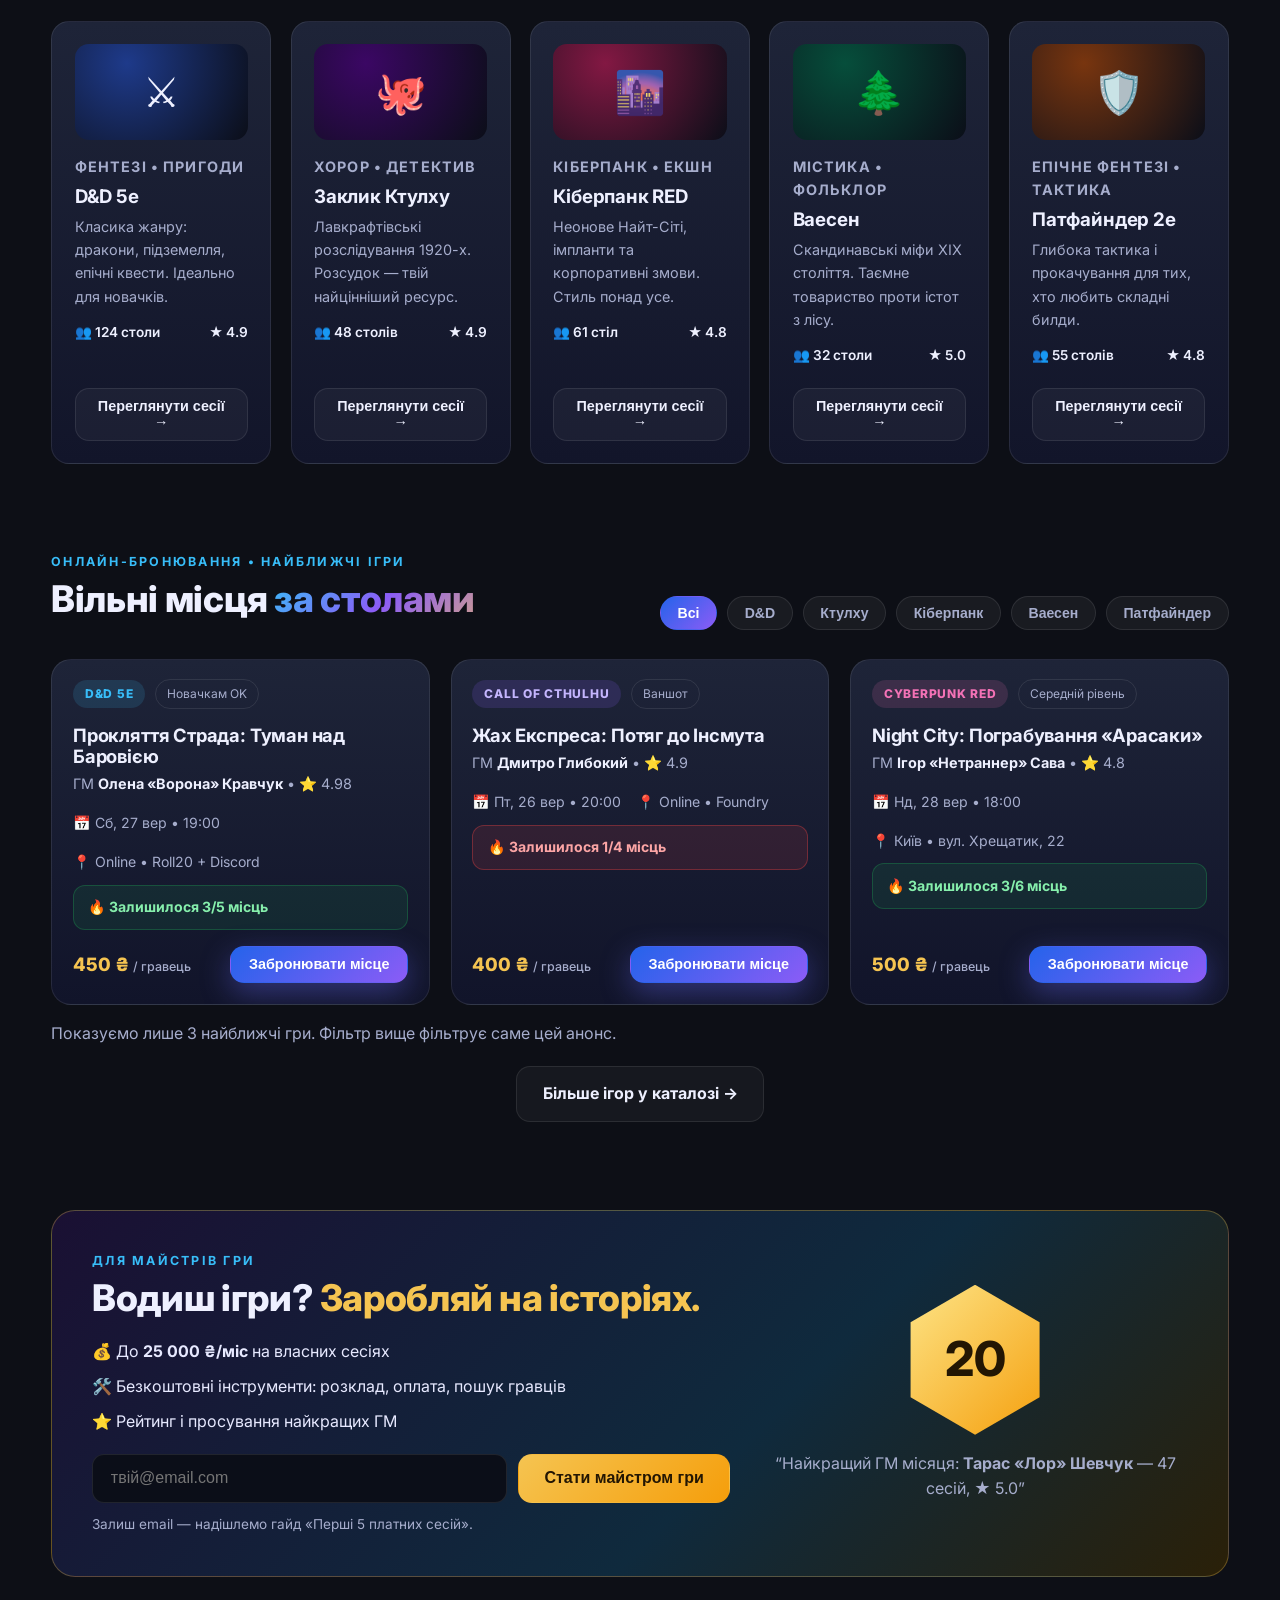
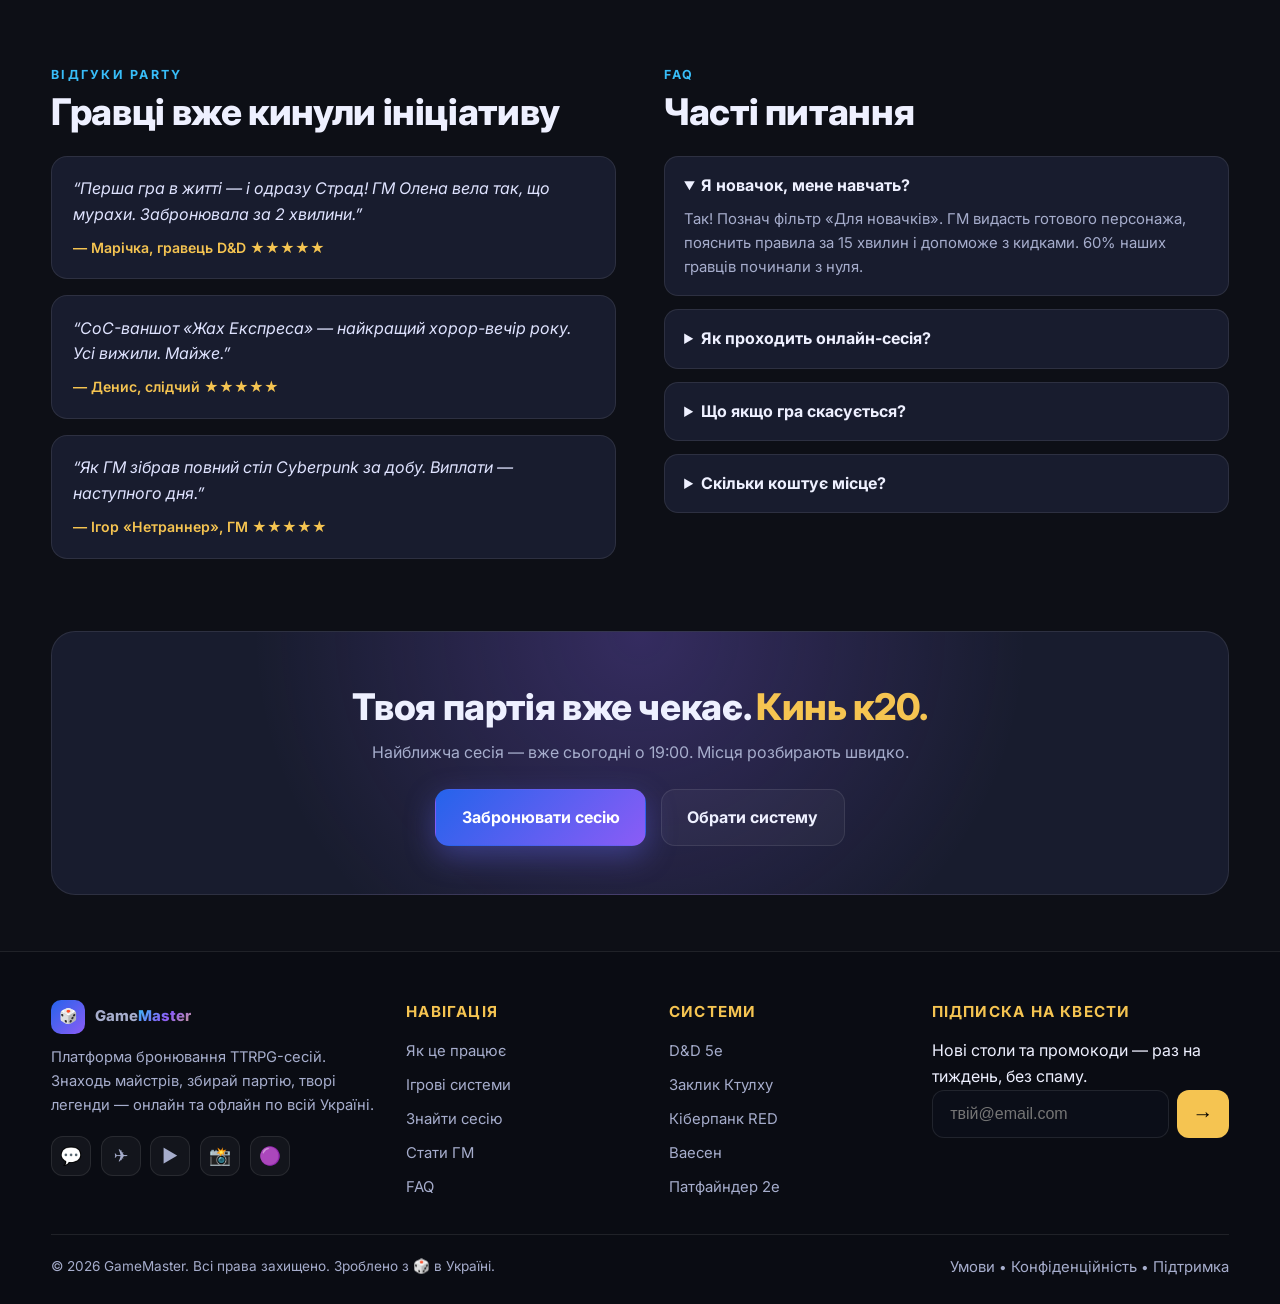
==== commit 1fcb68df: "Merge pull request #1 from ArseniyKudryashov/demo-fixes Виправлено помилки" ====
(no text change in the page or its own stylesheets)
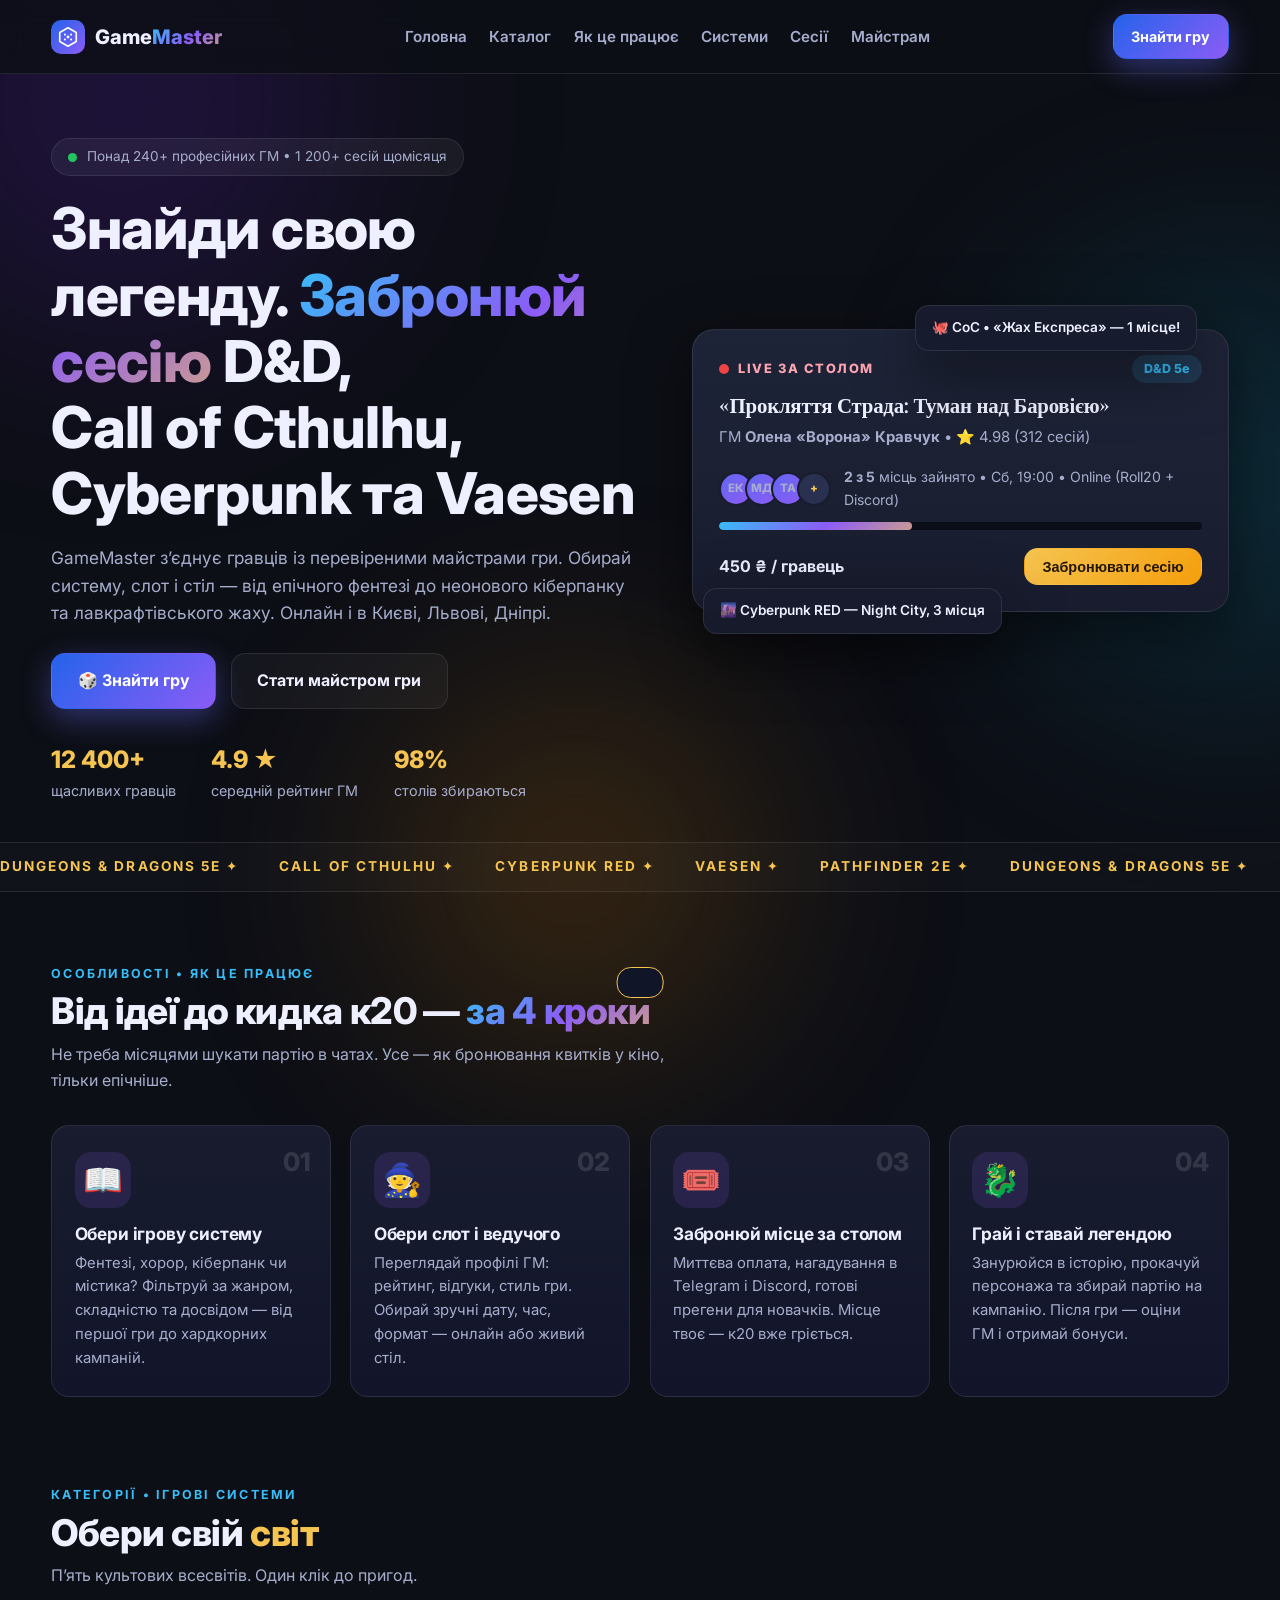
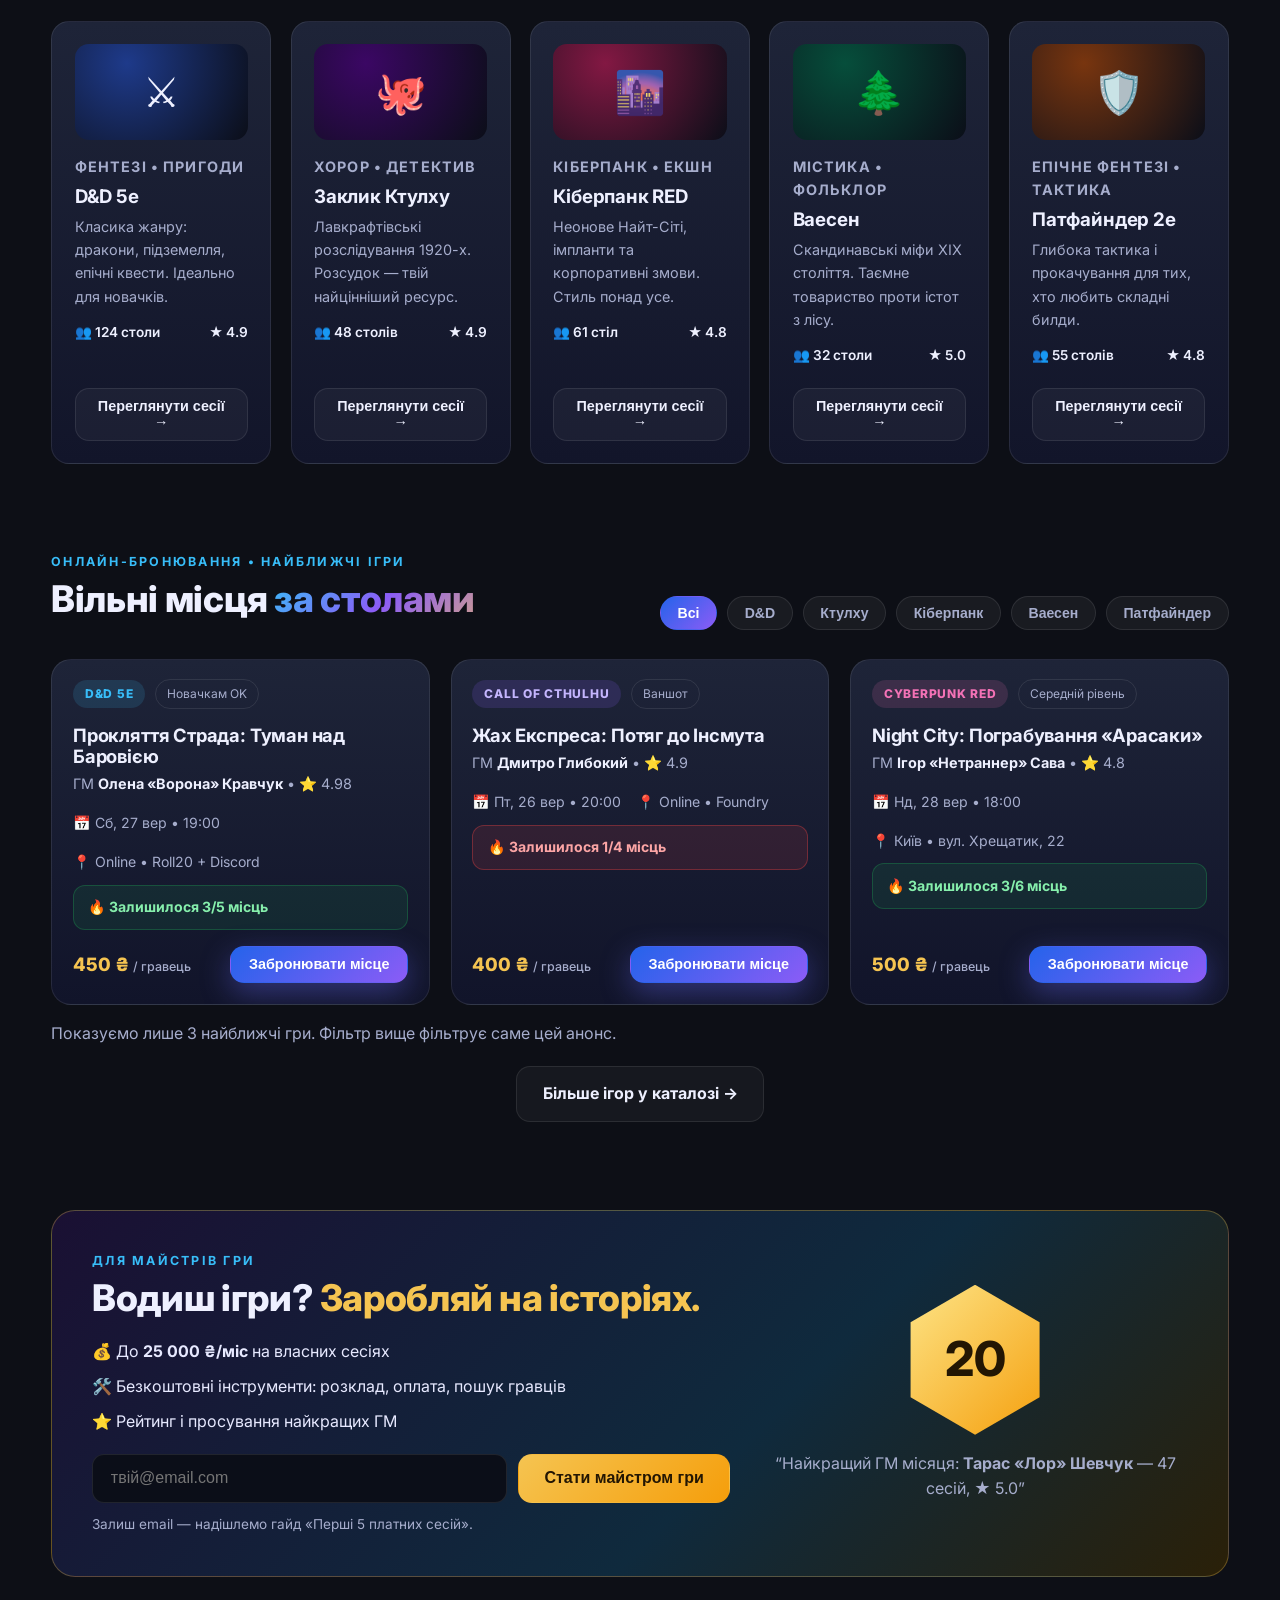
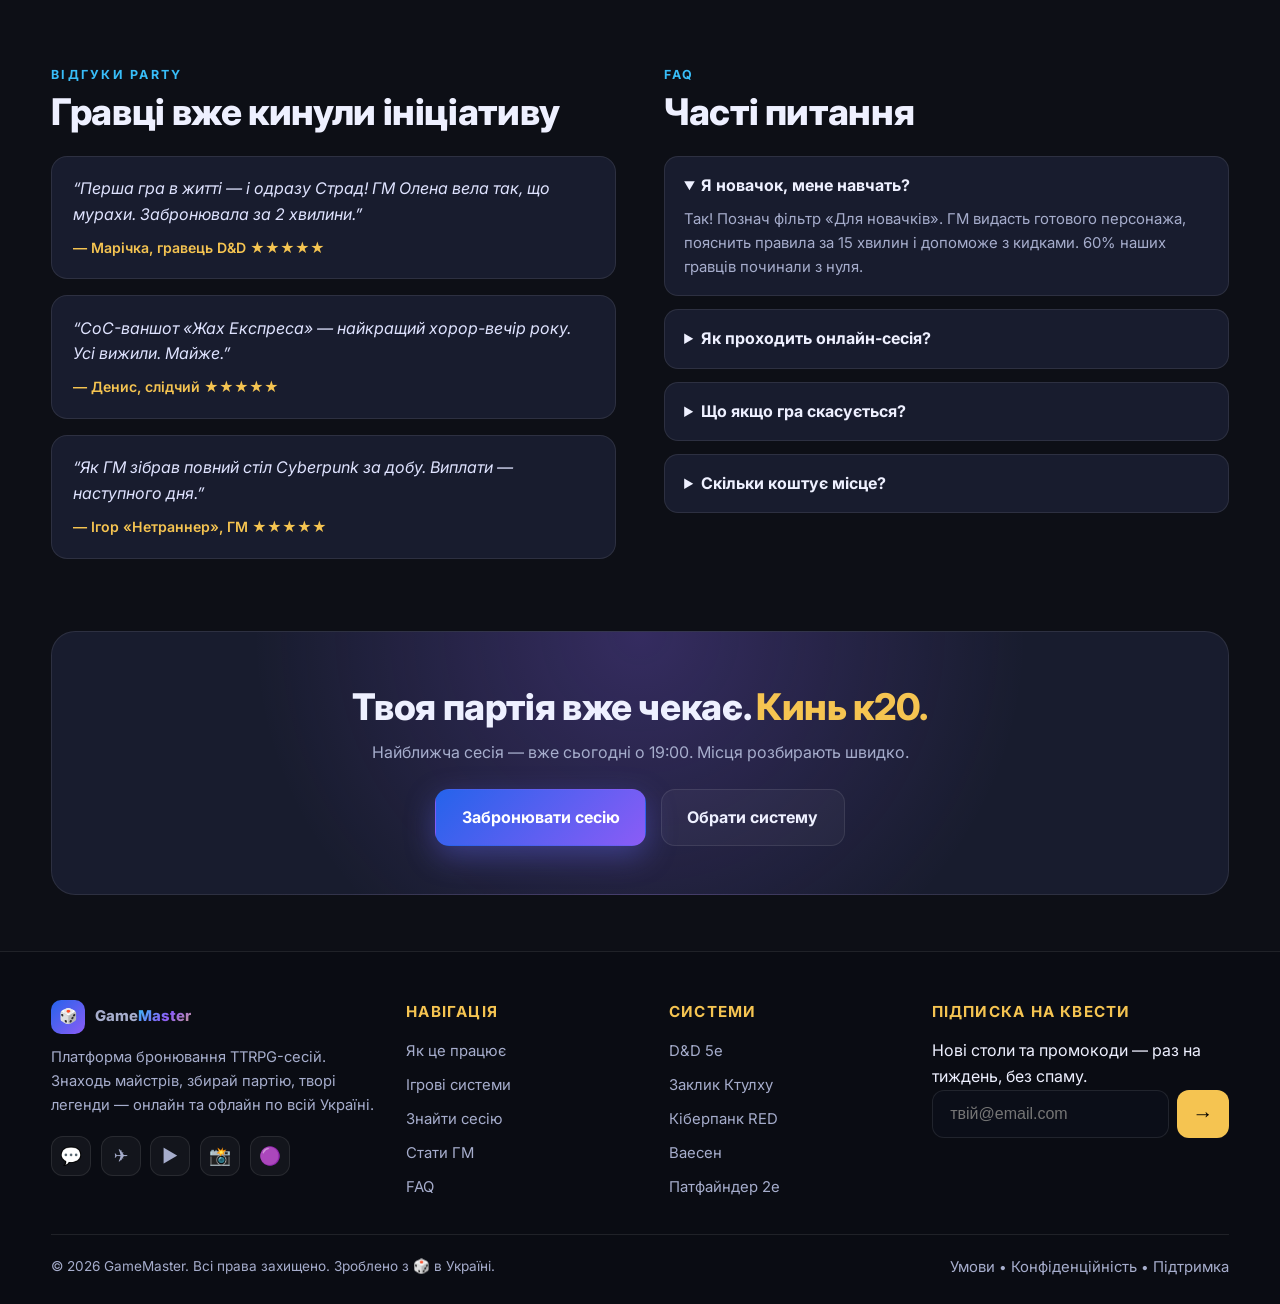
==== commit a00b124b: "Merge 8afc212678037cd1b439bb60c7e2e35275a5b0b2 into 1fcb68df48d35156d4eca19434d402ab009e65ca" ====
--- a/index.html
+++ b/index.html
@@ -17,9 +17,9 @@
   <!-- ===== HEADER ===== -->
   <header class="header" id="top">
     <nav class="nav container" aria-label="Головна навігація">
-      <a href="index.html" class="logo">
+      <a href="index.html" class="logo" aria-label="GameMaster — на головну">
         <span class="logo-dice" aria-hidden="true">
-          <svg viewBox="0 0 24 24" fill="none"><path d="M12 2 21 7v10l-9 5-9-5V7l9-5Z" stroke="currentColor" stroke-width="1.8" stroke-linejoin="round"/><circle cx="12" cy="12" r="1.6" fill="currentColor"/><circle cx="8.6" cy="9.4" r="1.1" fill="currentColor"/><circle cx="15.4" cy="9.4" r="1.1" fill="currentColor"/><circle cx="8.6" cy="14.6" r="1.1" fill="currentColor"/><circle cx="15.4" cy="14.6" r="1.1" fill="currentColor"/></svg>
+          <svg viewBox="0 0 24 24" fill="none" aria-hidden="true" focusable="false"><path d="M12 2 21 7v10l-9 5-9-5V7l9-5Z" stroke="currentColor" stroke-width="1.8" stroke-linejoin="round"/><circle cx="12" cy="12" r="1.6" fill="currentColor"/><circle cx="8.6" cy="9.4" r="1.1" fill="currentColor"/><circle cx="15.4" cy="9.4" r="1.1" fill="currentColor"/><circle cx="8.6" cy="14.6" r="1.1" fill="currentColor"/><circle cx="15.4" cy="14.6" r="1.1" fill="currentColor"/></svg>
         </span>
         <span class="logo-text">Game<em>Master</em></span>
       </a>
